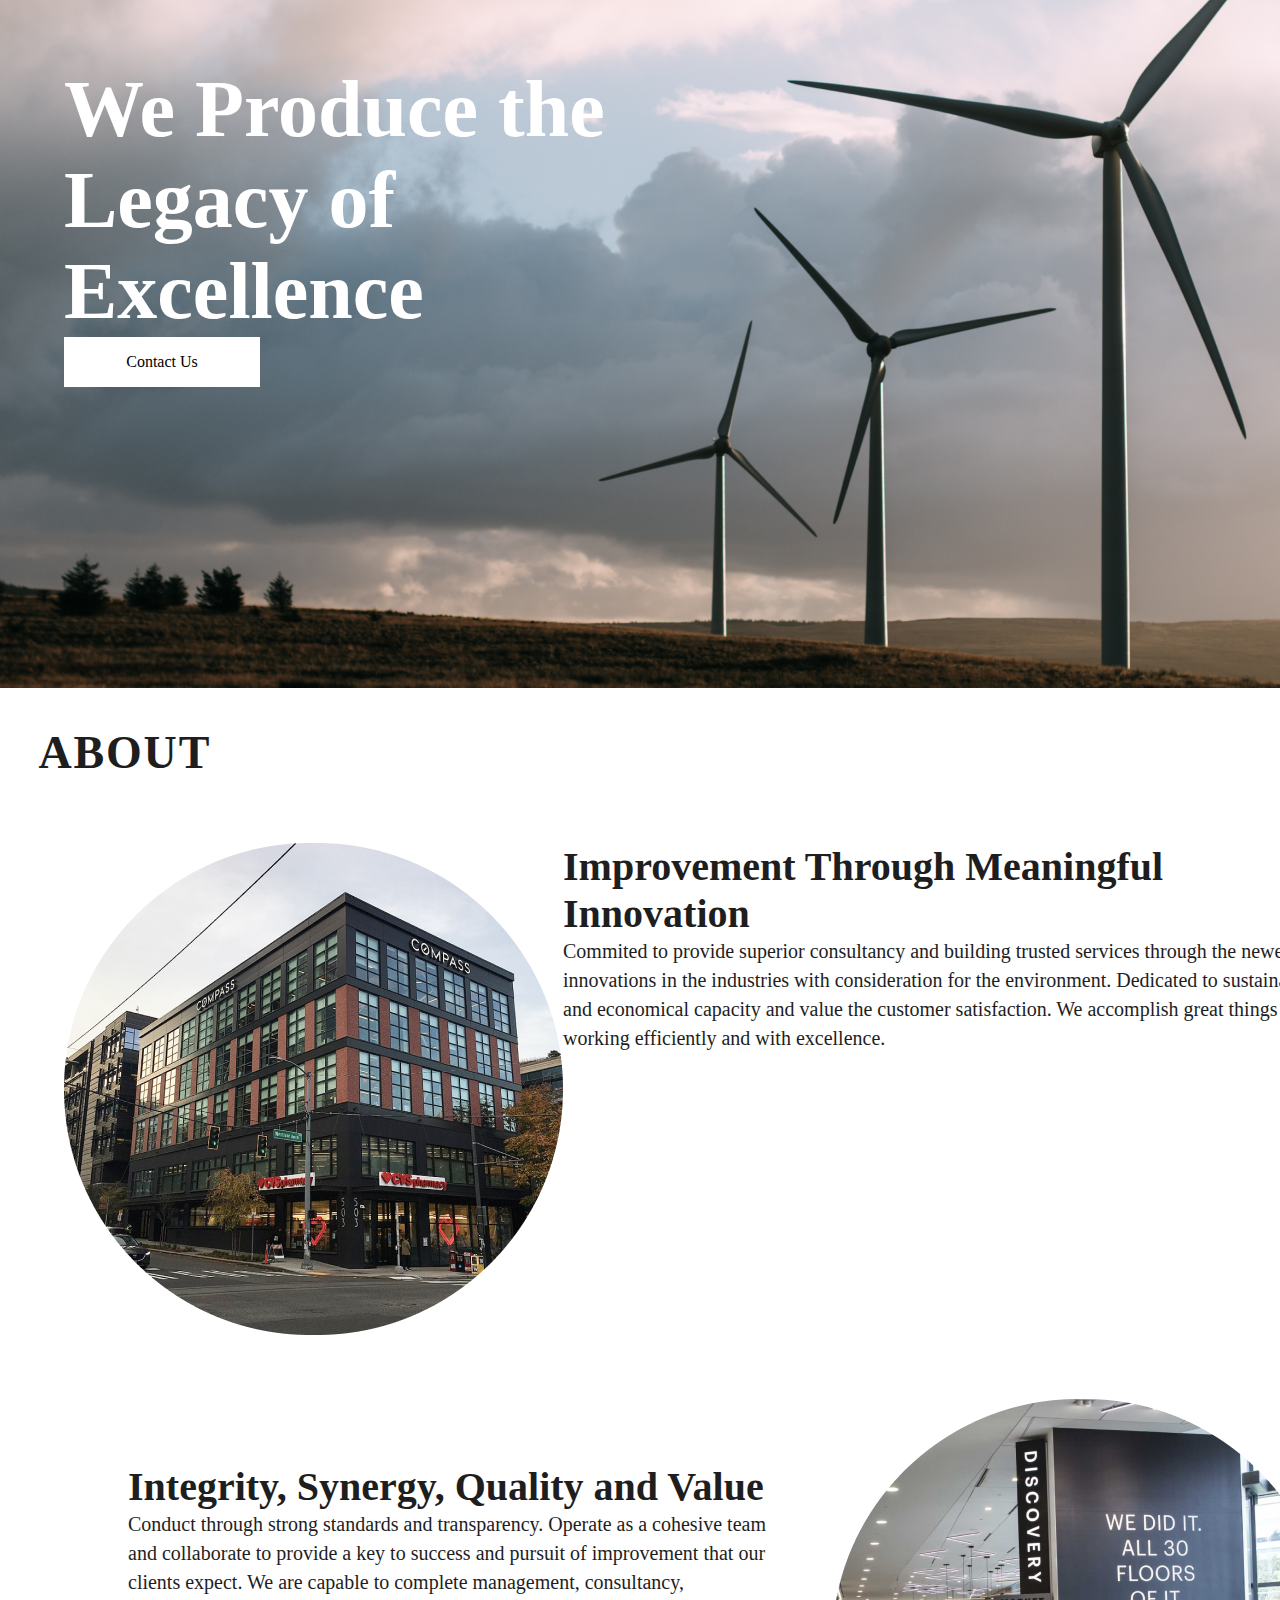
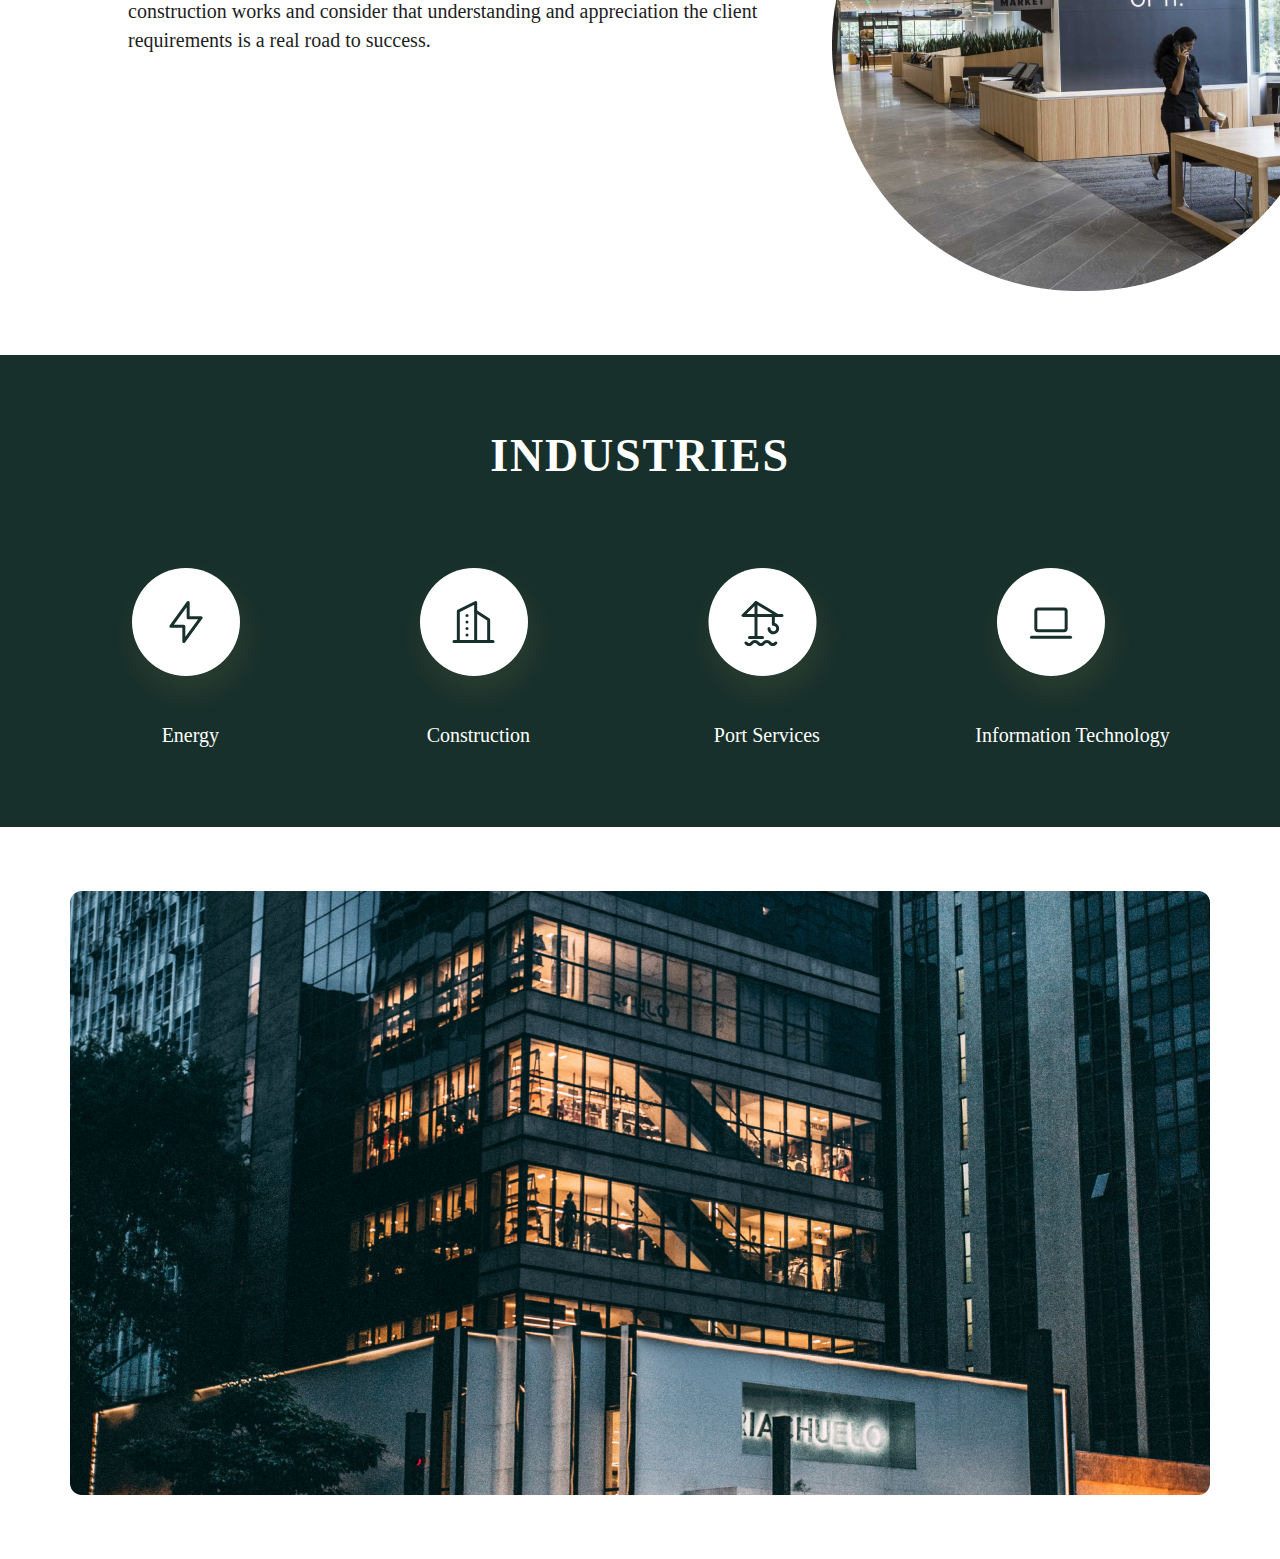
==== TD1/index.html @ c2b2c543 "W3C valide" ====
<!DOCTYPE html>
<html lang="en">
<head>
    <meta charset="UTF-8">
    <meta name="viewport" content="width=device-width, initial-scale=1.0">
    <link rel="stylesheet" href="style.css">
    <title>TD1</title>
</head>
<body>
    <div id="b-page-header">
        <h1>We Produce the<br> Legacy of<br> Excellence</h1>
        <a href="" class="button">Contact Us</a>
    </div>

    <div id="Card">
        <h2>About</h2>
    </div>

    <div class="Card--content">
        <img src="image/Rectangle6.png" alt="Improvement Through Meaningful Innovation">
        <div class="Card card--featured">
            <h3>Improvement Through Meaningful Innovation</h3>
            <p>Commited to provide superior consultancy and building trusted services through the newest innovations in the industries with consideration for the environment. 
                Dedicated to sustainable and economical capacity and value the customer satisfaction. We accomplish great things by working efficiently and with excellence. 
            </p>
        </div>
    </div>

    <div class="Card--content">
        <div class="Card--card--featured">
            <h3>Integrity, Synergy, Quality and Value</h3>
            <p>Conduct through strong standards and transparency. Operate as a cohesive team
                and collaborate to provide a key to success and pursuit of improvement that our clients expect.
                We are capable to complete management, consultancy, construction works and consider that understanding
                and appreciation the client requirements is a real road to success.
            </p>
     </div>
    <img src="image/Rectangle6-1.png" alt="Integrity, Synergy, Quality and Value">
    </div>

    <div id="carousel">
        <h4>Industries</h4>

        <div id="carousel--svg">
            <div class="carousel--svg--feature"><svg width="160" height="160" viewBox="0 0 160 160" fill="none" xmlns="http://www.w3.org/2000/svg">
                <g filter="url(#filter0_d_203_162)">
                <circle cx="76" cy="65" r="54" fill="white"/>
                </g>
                <g clip-path="url(#clip0_203_162)">
                <path d="M78.1667 45.5V60.6667H91.1667L73.8334 84.5V69.3333H60.8334L78.1667 45.5Z" stroke="#18302B" stroke-width="3" stroke-linecap="round" stroke-linejoin="round"/>
                </g>
                <defs>
                <filter id="filter0_d_203_162" x="0" y="0" width="160" height="160" filterUnits="userSpaceOnUse" color-interpolation-filters="sRGB">
                <feFlood flood-opacity="0" result="BackgroundImageFix"/>
                <feColorMatrix in="SourceAlpha" type="matrix" values="0 0 0 0 0 0 0 0 0 0 0 0 0 0 0 0 0 0 127 0" result="hardAlpha"/>
                <feOffset dx="4" dy="15"/>
                <feGaussianBlur stdDeviation="13"/>
                <feComposite in2="hardAlpha" operator="out"/>
                <feColorMatrix type="matrix" values="0 0 0 0 0.686275 0 0 0 0 0.596078 0 0 0 0 0.345098 0 0 0 0.12 0"/>
                <feBlend mode="normal" in2="BackgroundImageFix" result="effect1_dropShadow_203_162"/>
                <feBlend mode="normal" in="SourceGraphic" in2="effect1_dropShadow_203_162" result="shape"/>
                </filter>
                <clipPath id="clip0_203_162">
                <rect width="52" height="52" fill="white" transform="translate(50 39)"/>
                </clipPath>
                </defs>
                </svg>
                <p>Energy</p>
            </div>

            <div class="carousel--svg--feature"><svg width="160" height="160" viewBox="0 0 160 160" fill="none" xmlns="http://www.w3.org/2000/svg">
                <g filter="url(#filter0_d_203_169)">
                <circle cx="76" cy="65" r="54" fill="white"/>
                </g>
                <g clip-path="url(#clip0_203_169)">
                <path d="M56 84.5H95" stroke="#18302B" stroke-width="3" stroke-linecap="round" stroke-linejoin="round"/>
                <path d="M60.3334 84.5V54.1667L77.6667 45.5V84.5" stroke="#18302B" stroke-width="3" stroke-linecap="round" stroke-linejoin="round"/>
                <path d="M90.6666 84.5V62.8333L77.6666 54.1666" stroke="#18302B" stroke-width="3" stroke-linecap="round" stroke-linejoin="round"/>
                <path d="M69 58.5V58.5217" stroke="#18302B" stroke-width="3" stroke-linecap="round" stroke-linejoin="round"/>
                <path d="M69 65V65.0217" stroke="#18302B" stroke-width="3" stroke-linecap="round" stroke-linejoin="round"/>
                <path d="M69 71.5V71.5217" stroke="#18302B" stroke-width="3" stroke-linecap="round" stroke-linejoin="round"/>
                <path d="M69 78V78.0217" stroke="#18302B" stroke-width="3" stroke-linecap="round" stroke-linejoin="round"/>
                </g>
                <defs>
                <filter id="filter0_d_203_169" x="0" y="0" width="160" height="160" filterUnits="userSpaceOnUse" color-interpolation-filters="sRGB">
                <feFlood flood-opacity="0" result="BackgroundImageFix"/>
                <feColorMatrix in="SourceAlpha" type="matrix" values="0 0 0 0 0 0 0 0 0 0 0 0 0 0 0 0 0 0 127 0" result="hardAlpha"/>
                <feOffset dx="4" dy="15"/>
                <feGaussianBlur stdDeviation="13"/>
                <feComposite in2="hardAlpha" operator="out"/>
                <feColorMatrix type="matrix" values="0 0 0 0 0.686275 0 0 0 0 0.596078 0 0 0 0 0.345098 0 0 0 0.12 0"/>
                <feBlend mode="normal" in2="BackgroundImageFix" result="effect1_dropShadow_203_169"/>
                <feBlend mode="normal" in="SourceGraphic" in2="effect1_dropShadow_203_169" result="shape"/>
                </filter>
                <clipPath id="clip0_203_169">
                <rect width="52" height="52" fill="white" transform="translate(49.5 39)"/>
                </clipPath>
                </defs>
                </svg>
                <p>Construction</p>
            </div>

            <div class="carousel--svg--feature"><svg width="161" height="160" viewBox="0 0 161 160" fill="none" xmlns="http://www.w3.org/2000/svg">
                <g filter="url(#filter0_d_203_182)">
                <circle cx="76.5" cy="65" r="54" fill="white"/>
                </g>
                <g clip-path="url(#clip0_203_182)">
                <path d="M63.5 80.4375H76.5" stroke="#18302B" stroke-width="3" stroke-linecap="round" stroke-linejoin="round"/>
                <path d="M70 80.0312V45.5L57 58.5H96" stroke="#18302B" stroke-width="3" stroke-linecap="round" stroke-linejoin="round"/>
                <path d="M70 45.5L91.6667 58.5" stroke="#18302B" stroke-width="3" stroke-linecap="round" stroke-linejoin="round"/>
                <path d="M87.3333 58.5V67.1667C88.1904 67.1667 89.0282 67.4208 89.7408 67.897C90.4534 68.3731 91.0088 69.0499 91.3368 69.8417C91.6648 70.6335 91.7506 71.5048 91.5834 72.3454C91.4162 73.186 91.0035 73.9581 90.3975 74.5641C89.7914 75.1702 89.0193 75.5829 88.1787 75.7501C87.3381 75.9173 86.4669 75.8315 85.675 75.5035C84.8832 75.1755 84.2065 74.6201 83.7303 73.9075C83.2541 73.1949 83 72.3571 83 71.5" stroke="#18302B" stroke-width="3" stroke-linecap="round" stroke-linejoin="round"/>
                <g clip-path="url(#clip1_203_182)">
                <path d="M59.979 85.9904C60.3174 86.4618 60.7655 86.8438 61.2845 87.1033C61.8036 87.3628 62.378 87.4921 62.9582 87.48C63.5384 87.4921 64.1128 87.3628 64.6318 87.1033C65.1509 86.8438 65.5989 86.4618 65.9373 85.9904C66.2757 85.5189 66.7238 85.1369 67.2428 84.8774C67.7619 84.6179 68.3363 84.4886 68.9165 84.5008C69.4967 84.4886 70.0711 84.6179 70.5902 84.8774C71.1092 85.1369 71.5573 85.5189 71.8957 85.9904C72.2341 86.4618 72.6821 86.8438 73.2012 87.1033C73.7202 87.3628 74.2947 87.4921 74.8748 87.48C75.455 87.4921 76.0294 87.3628 76.5485 87.1033C77.0675 86.8438 77.5156 86.4618 77.854 85.9904C78.1924 85.5189 78.6405 85.1369 79.1595 84.8774C79.6786 84.6179 80.253 84.4886 80.8332 84.5008C81.4134 84.4886 81.9878 84.6179 82.5068 84.8774C83.0259 85.1369 83.4739 85.5189 83.8123 85.9904C84.1507 86.4618 84.5988 86.8438 85.1178 87.1033C85.6369 87.3628 86.2113 87.4921 86.7915 87.48C87.3717 87.4921 87.9461 87.3628 88.4652 87.1033C88.9842 86.8438 89.4323 86.4618 89.7707 85.9904" stroke="#18302B" stroke-width="3" stroke-linecap="round" stroke-linejoin="round"/>
                </g>
                </g>
                <defs>
                <filter id="filter0_d_203_182" x="0.5" y="0" width="160" height="160" filterUnits="userSpaceOnUse" color-interpolation-filters="sRGB">
                <feFlood flood-opacity="0" result="BackgroundImageFix"/>
                <feColorMatrix in="SourceAlpha" type="matrix" values="0 0 0 0 0 0 0 0 0 0 0 0 0 0 0 0 0 0 127 0" result="hardAlpha"/>
                <feOffset dx="4" dy="15"/>
                <feGaussianBlur stdDeviation="13"/>
                <feComposite in2="hardAlpha" operator="out"/>
                <feColorMatrix type="matrix" values="0 0 0 0 0.686275 0 0 0 0 0.596078 0 0 0 0 0.345098 0 0 0 0.12 0"/>
                <feBlend mode="normal" in2="BackgroundImageFix" result="effect1_dropShadow_203_182"/>
                <feBlend mode="normal" in="SourceGraphic" in2="effect1_dropShadow_203_182" result="shape"/>
                </filter>
                <clipPath id="clip0_203_182">
                <rect width="52" height="52" fill="white" transform="translate(50.5 39)"/>
                </clipPath>
                <clipPath id="clip1_203_182">
                <rect width="35.75" height="35.75" fill="white" transform="translate(57 65)"/>
                </clipPath>
                </defs>
                </svg>
                <p>Port Services</p>
            </div>

            <div class="carousel--svg--feature"><svg width="160" height="160" viewBox="0 0 160 160" fill="none" xmlns="http://www.w3.org/2000/svg">
                <g filter="url(#filter0_d_203_195)">
                <circle cx="76" cy="65" r="54" fill="white"/>
                </g>
                <g clip-path="url(#clip0_203_195)">
                <path d="M56.5 80.1666H95.5" stroke="#18302B" stroke-width="3" stroke-linecap="round" stroke-linejoin="round"/>
                <path d="M89 52H63C61.8034 52 60.8334 52.97 60.8334 54.1667V71.5C60.8334 72.6966 61.8034 73.6667 63 73.6667H89C90.1967 73.6667 91.1667 72.6966 91.1667 71.5V54.1667C91.1667 52.97 90.1967 52 89 52Z" stroke="#18302B" stroke-width="3" stroke-linecap="round" stroke-linejoin="round"/>
                </g>
                <defs>
                <filter id="filter0_d_203_195" x="0" y="0" width="160" height="160" filterUnits="userSpaceOnUse" color-interpolation-filters="sRGB">
                <feFlood flood-opacity="0" result="BackgroundImageFix"/>
                <feColorMatrix in="SourceAlpha" type="matrix" values="0 0 0 0 0 0 0 0 0 0 0 0 0 0 0 0 0 0 127 0" result="hardAlpha"/>
                <feOffset dx="4" dy="15"/>
                <feGaussianBlur stdDeviation="13"/>
                <feComposite in2="hardAlpha" operator="out"/>
                <feColorMatrix type="matrix" values="0 0 0 0 0.686275 0 0 0 0 0.596078 0 0 0 0 0.345098 0 0 0 0.12 0"/>
                <feBlend mode="normal" in2="BackgroundImageFix" result="effect1_dropShadow_203_195"/>
                <feBlend mode="normal" in="SourceGraphic" in2="effect1_dropShadow_203_195" result="shape"/>
                </filter>
                <clipPath id="clip0_203_195">
                <rect width="52" height="52" fill="white" transform="translate(50 39)"/>
                </clipPath>
                </defs>
                </svg>
                <p>Information Technology</p>
            </div>
        </div>
    </div>

    <div id="card2--image">
        <img src="image/Rectangle12.png" alt="iframe youtube">
    </div>

</body>
</html>
---- TD1/style.css ----
*{
    padding: 0;
    margin: 0;
}
h1{
color: #FFF;
font-family: Playfair Display;
font-size: 80px;
padding-left: 5%;
padding-top: 5%;
}
.button{
    background-color: #FFF;
    color: black;
    text-decoration: none;
    display: flex;
    width: 164px;
    padding: 16px;
    justify-content: center;
    align-items: center;
    gap: 10px;
    margin-left: 5%;

}
h2{
    color: #1E1E1E;
font-family: Rubik;
font-size: 46px;
font-style: normal;
letter-spacing: 1.84px;
text-transform: uppercase;
}
h3{
    color: #1E1E1E;
    font-family: Rubik;
    font-size: 40px;
    font-style: normal;
}
#Card{
    margin: 3%;
}
h4{
    color: #FFF;
    text-align: center;
    font-family: Rubik;
    font-size: 46px;
    font-style: normal;
    line-height: 104.348%;
    letter-spacing: 1.84px;
    text-transform: uppercase;
    padding: 6%;
}
p{
    color: #1E1E1E;
    font-family: Quicksand;
    font-size: 20px;
    font-style: normal;
    font-weight: 500;
    line-height: 29px; /* 145% */
}
#carousel, #carousel p{
    background: #18302B;
    color: #FFF;
}

#b-page-header{
    background-image: url("image/Rectangle13.png");
    background-repeat: no-repeat;
    background-size: cover;
    width: 100%;
    height: 688px;
}
.Card--content{
    display: flex;
    width: 100%;
    margin: 5%;
}
.Card--card--featured{
    width: 50%;
  padding: 5%;
}
#carousel--svg{
    display: flex;
  justify-content: center;
  gap: 10%;
  padding-bottom: 6%;
}
.carousel--svg--feature p{
    display: flex;
  justify-content: center;
}

#card2--image{
 /*mettre l'image au centre de la div*/
 display: flex;
 justify-content: center;
 margin: 5%;
}
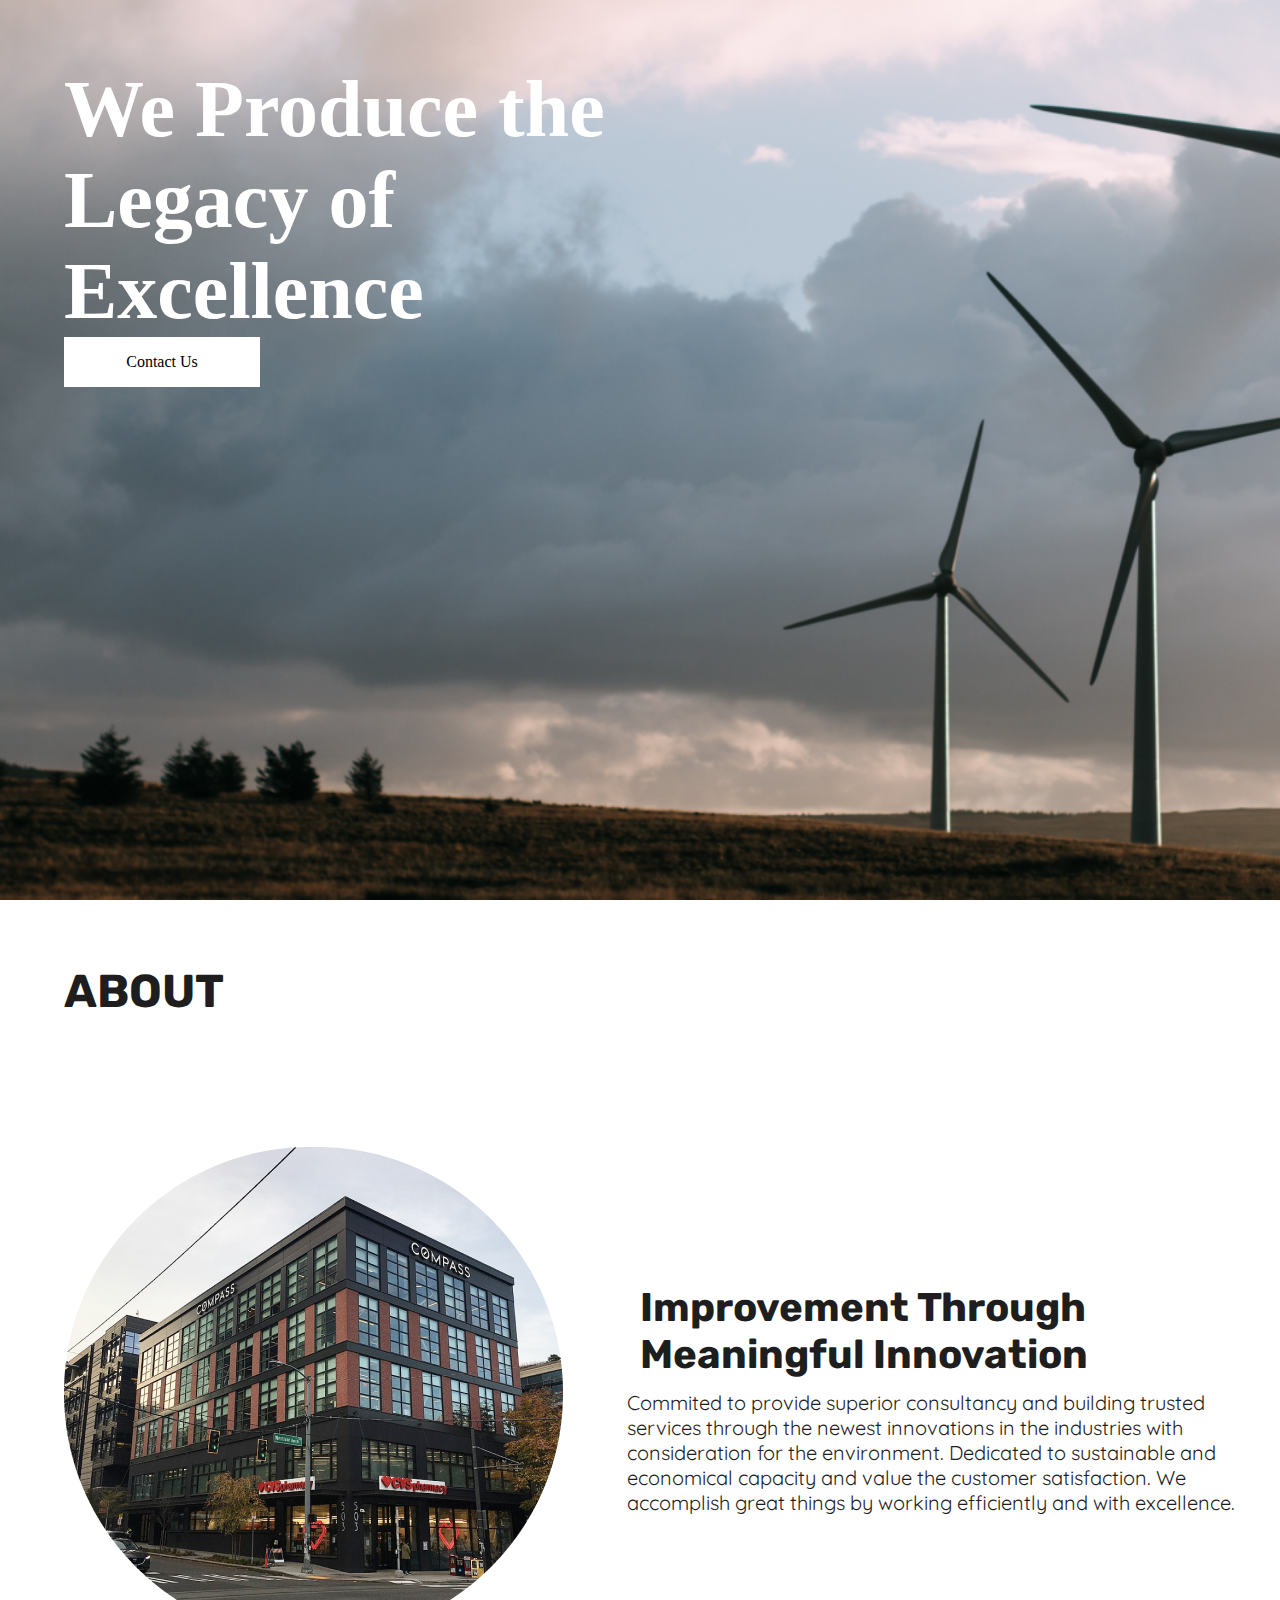
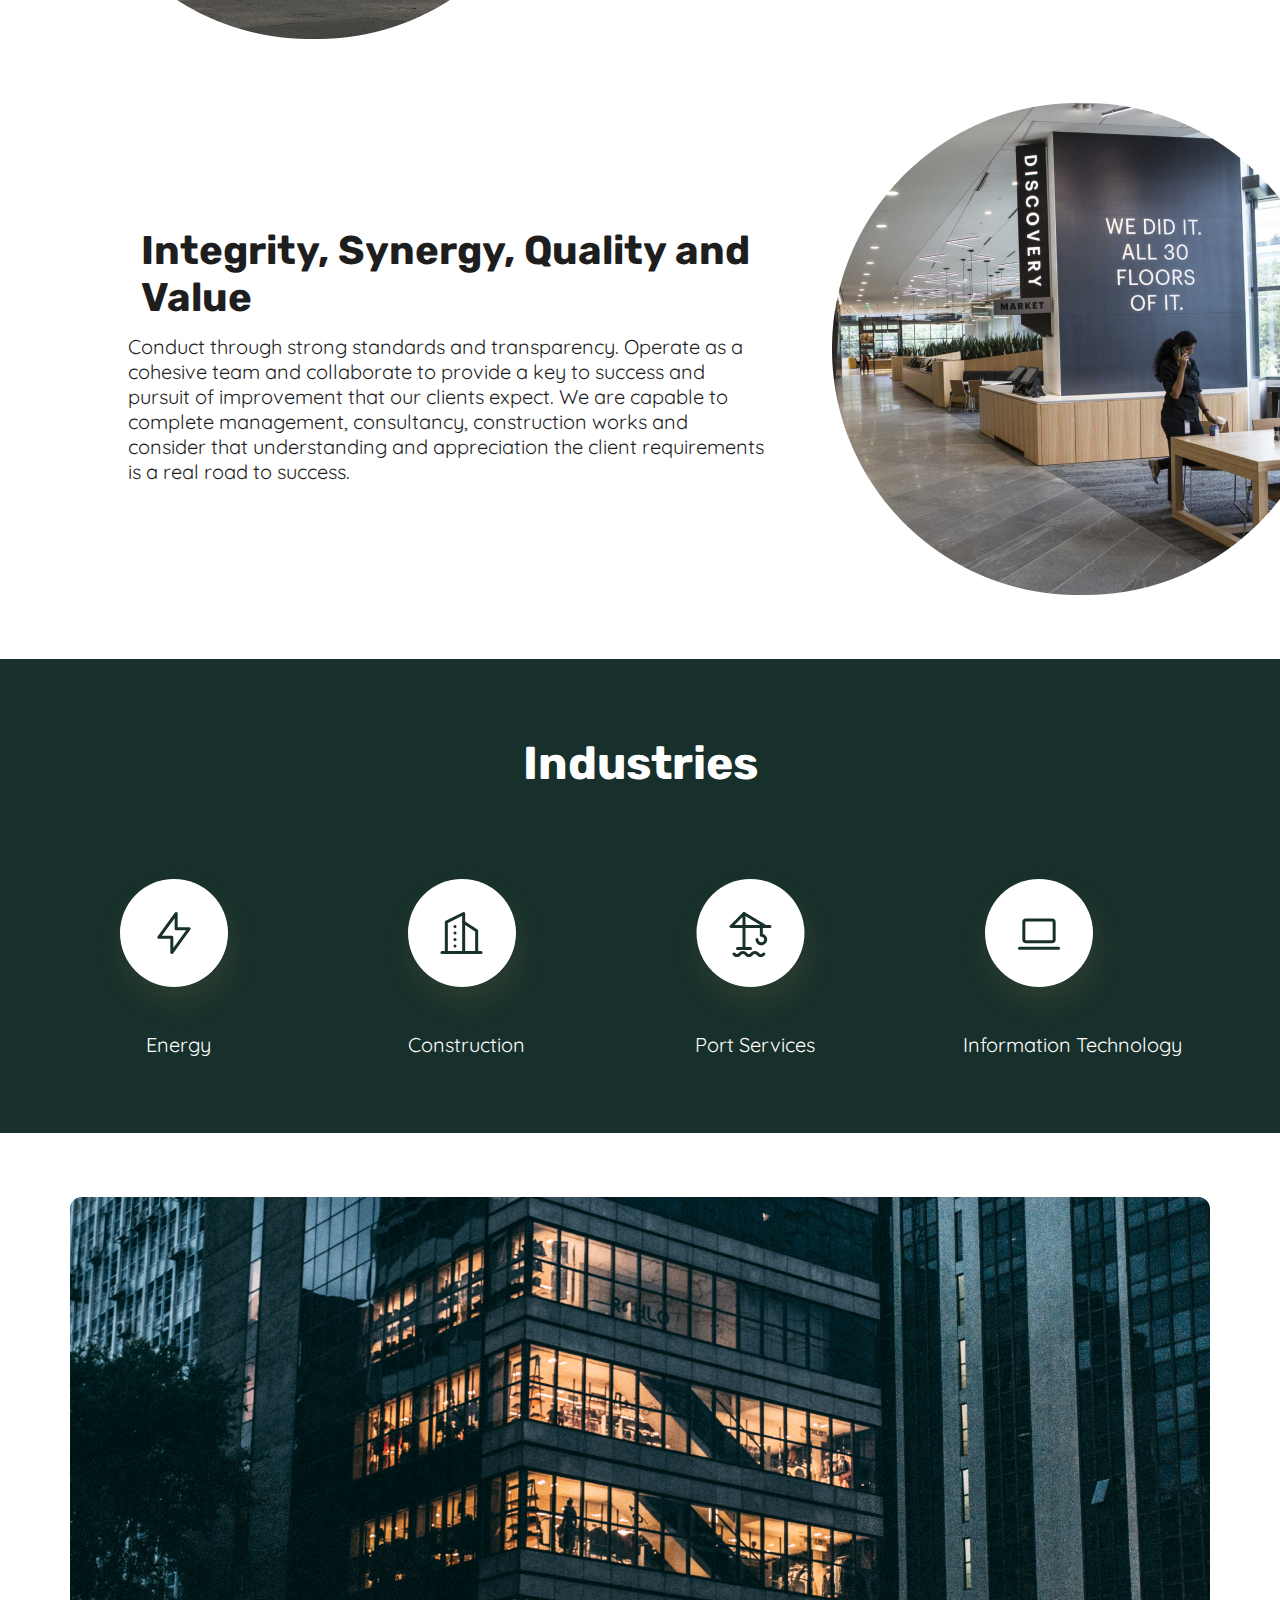
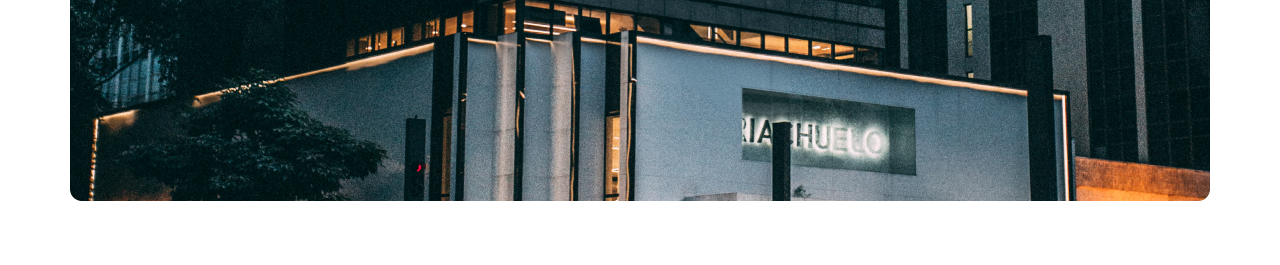
==== commit 35637c23: "remis en Scss" ====
--- a/TD1/index.html
+++ b/TD1/index.html
@@ -8,38 +8,37 @@
 </head>
 <body>
     <div id="b-page-header">
-        <h1>We Produce the<br> Legacy of<br> Excellence</h1>
+        <h1 class="b-page-header__heading">We Produce the<br> Legacy of<br> Excellence</h1>
         <a href="" class="button">Contact Us</a>
     </div>
 
-    <div id="Card">
-        <h2>About</h2>
-    </div>
+    <div id="card">
+        <h2 class="card__heading">About</h2>
 
-    <div class="Card--content">
-        <img src="image/Rectangle6.png" alt="Improvement Through Meaningful Innovation">
-        <div class="Card card--featured">
-            <h3>Improvement Through Meaningful Innovation</h3>
-            <p>Commited to provide superior consultancy and building trusted services through the newest innovations in the industries with consideration for the environment. 
-                Dedicated to sustainable and economical capacity and value the customer satisfaction. We accomplish great things by working efficiently and with excellence. 
-            </p>
+        <div class="card__content">
+            <img src="image/Rectangle6.png" alt="Improvement Through Meaningful Innovation">
+            <div class="card__featured">
+                <h3 class="card__featured-heading">Improvement Through Meaningful Innovation</h3>
+                <p class="card__featured-text">Commited to provide superior consultancy and building trusted services through the newest innovations in the industries with consideration for the environment. 
+                    Dedicated to sustainable and economical capacity and value the customer satisfaction. We accomplish great things by working efficiently and with excellence. 
+                </p>
+            </div>
         </div>
-    </div>
-
-    <div class="Card--content">
-        <div class="Card--card--featured">
-            <h3>Integrity, Synergy, Quality and Value</h3>
-            <p>Conduct through strong standards and transparency. Operate as a cohesive team
-                and collaborate to provide a key to success and pursuit of improvement that our clients expect.
-                We are capable to complete management, consultancy, construction works and consider that understanding
-                and appreciation the client requirements is a real road to success.
-            </p>
-     </div>
-    <img src="image/Rectangle6-1.png" alt="Integrity, Synergy, Quality and Value">
+   
+        <div class="card__content">
+            <div class="card__featured">
+                <h3  class="card__featured-heading"s>Integrity, Synergy, Quality and Value</h3>
+                <p class="card__featured-text">Conduct through strong standards and transparency. Operate as a cohesive team
+                    and collaborate to provide a key to success and pursuit of improvement that our clients expect.
+                    We are capable to complete management, consultancy, construction works and consider that understanding
+                    and appreciation the client requirements is a real road to success.
+                </p>
+        </div>
+        <img src="image/Rectangle6-1.png" alt="Integrity, Synergy, Quality and Value">
     </div>
 
     <div id="carousel">
-        <h4>Industries</h4>
+        <h4 class="carousel__heading">Industries</h4>
 
         <div id="carousel--svg">
             <div class="carousel--svg--feature"><svg width="160" height="160" viewBox="0 0 160 160" fill="none" xmlns="http://www.w3.org/2000/svg">
@@ -164,7 +163,7 @@
         </div>
     </div>
 
-    <div id="card2--image">
+    <div id="card2">
         <img src="image/Rectangle12.png" alt="iframe youtube">
     </div>
 
--- a/TD1/style.css
+++ b/TD1/style.css
@@ -1,98 +1,94 @@
-*{
-    padding: 0;
-    margin: 0;
-}
-h1{
-color: #FFF;
-font-family: Playfair Display;
-font-size: 80px;
-padding-left: 5%;
-padding-top: 5%;
-}
-.button{
-    background-color: #FFF;
-    color: black;
-    text-decoration: none;
-    display: flex;
-    width: 164px;
-    padding: 16px;
-    justify-content: center;
-    align-items: center;
-    gap: 10px;
-    margin-left: 5%;
-
-}
-h2{
-    color: #1E1E1E;
-font-family: Rubik;
-font-size: 46px;
-font-style: normal;
-letter-spacing: 1.84px;
-text-transform: uppercase;
-}
-h3{
-    color: #1E1E1E;
-    font-family: Rubik;
-    font-size: 40px;
-    font-style: normal;
-}
-#Card{
-    margin: 3%;
-}
-h4{
-    color: #FFF;
-    text-align: center;
-    font-family: Rubik;
-    font-size: 46px;
-    font-style: normal;
-    line-height: 104.348%;
-    letter-spacing: 1.84px;
-    text-transform: uppercase;
-    padding: 6%;
-}
-p{
-    color: #1E1E1E;
-    font-family: Quicksand;
-    font-size: 20px;
-    font-style: normal;
-    font-weight: 500;
-    line-height: 29px; /* 145% */
-}
-#carousel, #carousel p{
-    background: #18302B;
-    color: #FFF;
+@import url("https://fonts.googleapis.com/css2?family=Lato&family=Mochiy+Pop+One&family=Rubik&display=swap");
+@import url("https://fonts.googleapis.com/css2?family=Quicksand&display=swap");
+* {
+  padding: 0;
+  margin: 0;
 }
 
-#b-page-header{
-    background-image: url("image/Rectangle13.png");
-    background-repeat: no-repeat;
-    background-size: cover;
-    width: 100%;
-    height: 688px;
+#b-page-header {
+  background-image: url("image/Rectangle13.png");
+  background-repeat: no-repeat;
+  background-size: cover;
+  width: 100%;
+  height: 100vh;
 }
-.Card--content{
-    display: flex;
-    width: 100%;
-    margin: 5%;
+#b-page-header h1 {
+  color: #FFF;
+  font-family: Playfair Display;
+  font-size: 80px;
+  padding-left: 5%;
+  padding-top: 5%;
 }
-.Card--card--featured{
-    width: 50%;
+#b-page-header .button {
+  background-color: #FFF;
+  color: black;
+  text-decoration: none;
+  display: flex;
+  width: 164px;
+  padding: 16px;
+  justify-content: center;
+  align-items: center;
+  gap: 10px;
+  margin-left: 5%;
+}
+
+#card p {
+  font-family: Quicksand;
+  font-size: 20px;
+  color: #1E1E1E;
+}
+#card h2 {
+  font-family: Rubik;
+  font-size: 46px;
+  color: #1E1E1E;
+  text-transform: uppercase;
   padding: 5%;
 }
-#carousel--svg{
-    display: flex;
+#card .card__content {
+  display: flex;
+  width: 100%;
+  margin: 5%;
+  align-items: center;
+}
+#card .card__content h3 {
+  font-family: Rubik;
+  font-size: 40px;
+  color: #1E1E1E;
+  padding: 2%;
+}
+#card .card__content .card__featured {
+  width: 50%;
+  padding: 5%;
+}
+
+#carousel {
+  background: #18302B;
+}
+#carousel h4 {
+  font-family: Rubik;
+  font-size: 46px;
+  color: #fff;
+  text-align: center;
+  padding: 6%;
+}
+#carousel p {
+  font-family: Quicksand;
+  font-size: 20px;
+  color: #fff;
+}
+#carousel #carousel--svg {
+  display: flex;
   justify-content: center;
   gap: 10%;
   padding-bottom: 6%;
 }
-.carousel--svg--feature p{
-    display: flex;
+#carousel .carousel--svg--feature p {
+  display: flex;
   justify-content: center;
 }
 
-#card2--image{
- /*mettre l'image au centre de la div*/
- display: flex;
- justify-content: center;
- margin: 5%;
-}+#card2 {
+  display: flex;
+  justify-content: center;
+  margin: 5%;
+}/*# sourceMappingURL=style.css.map */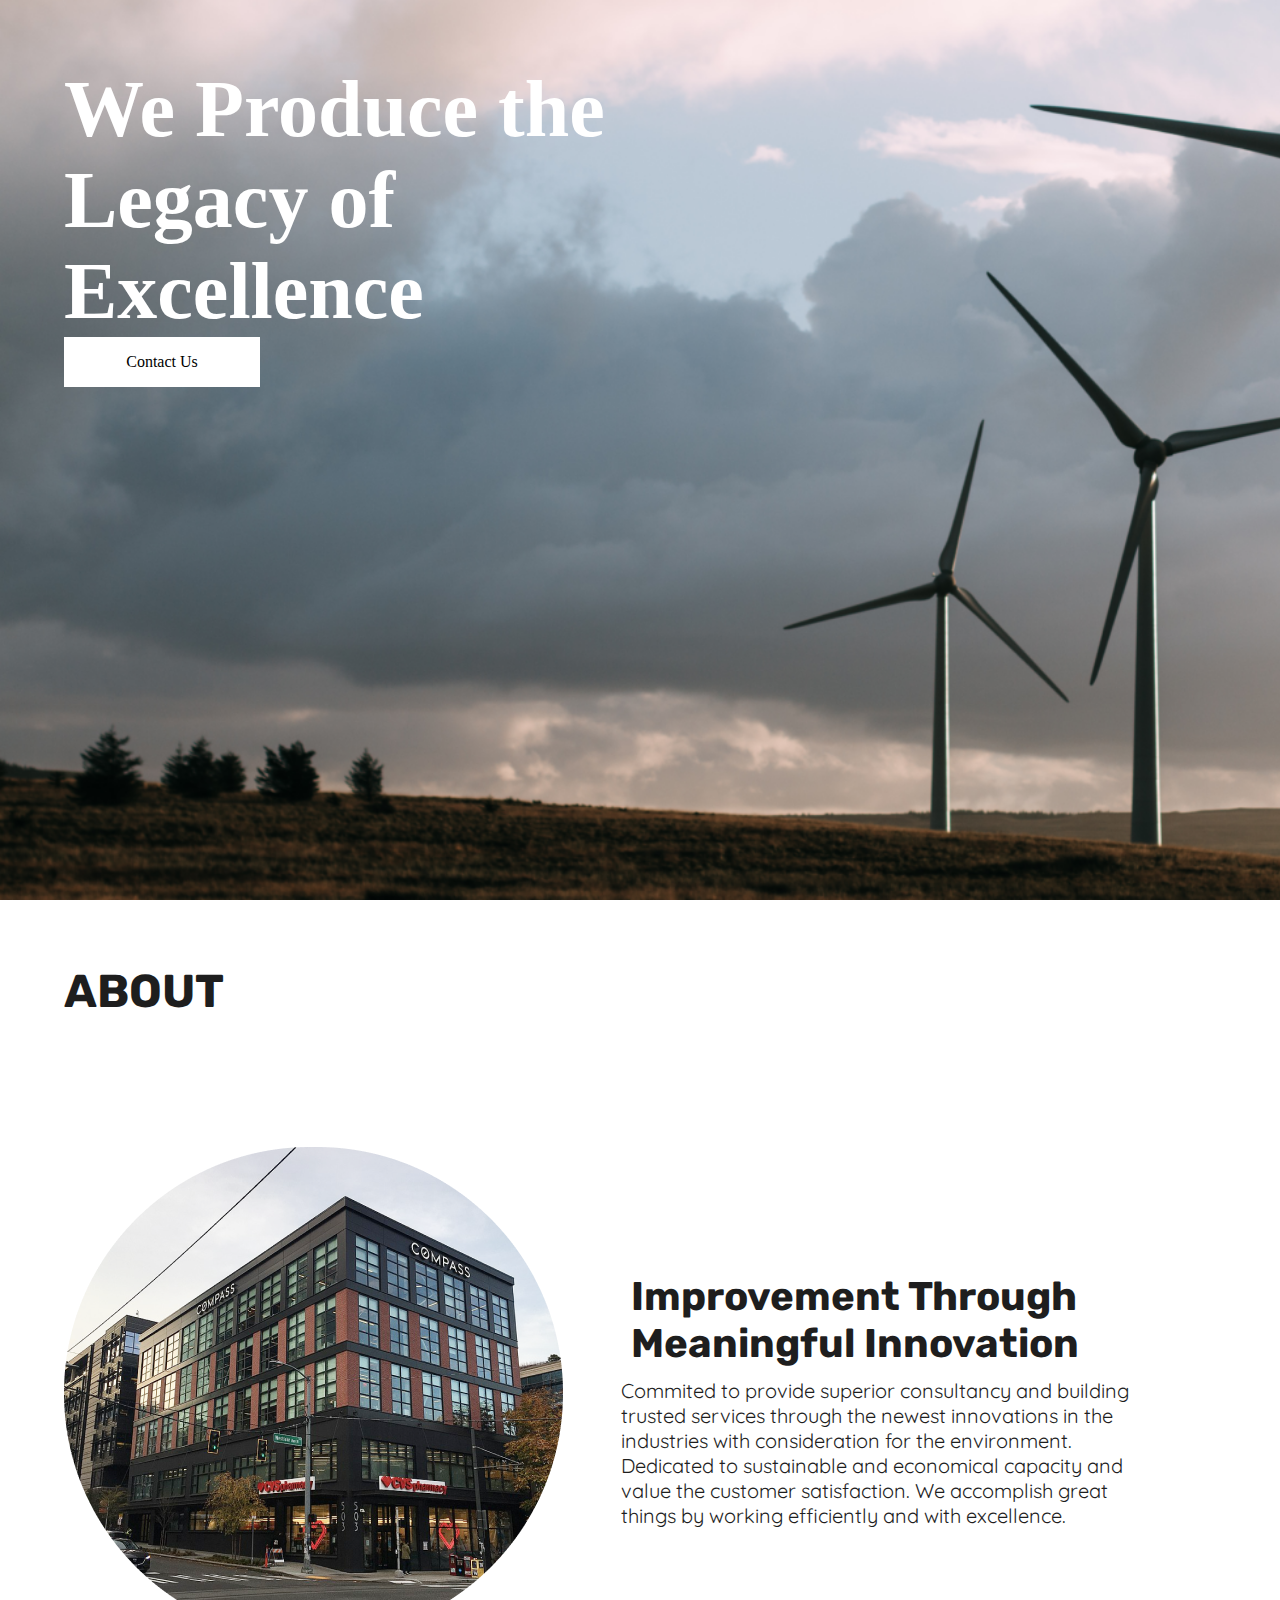
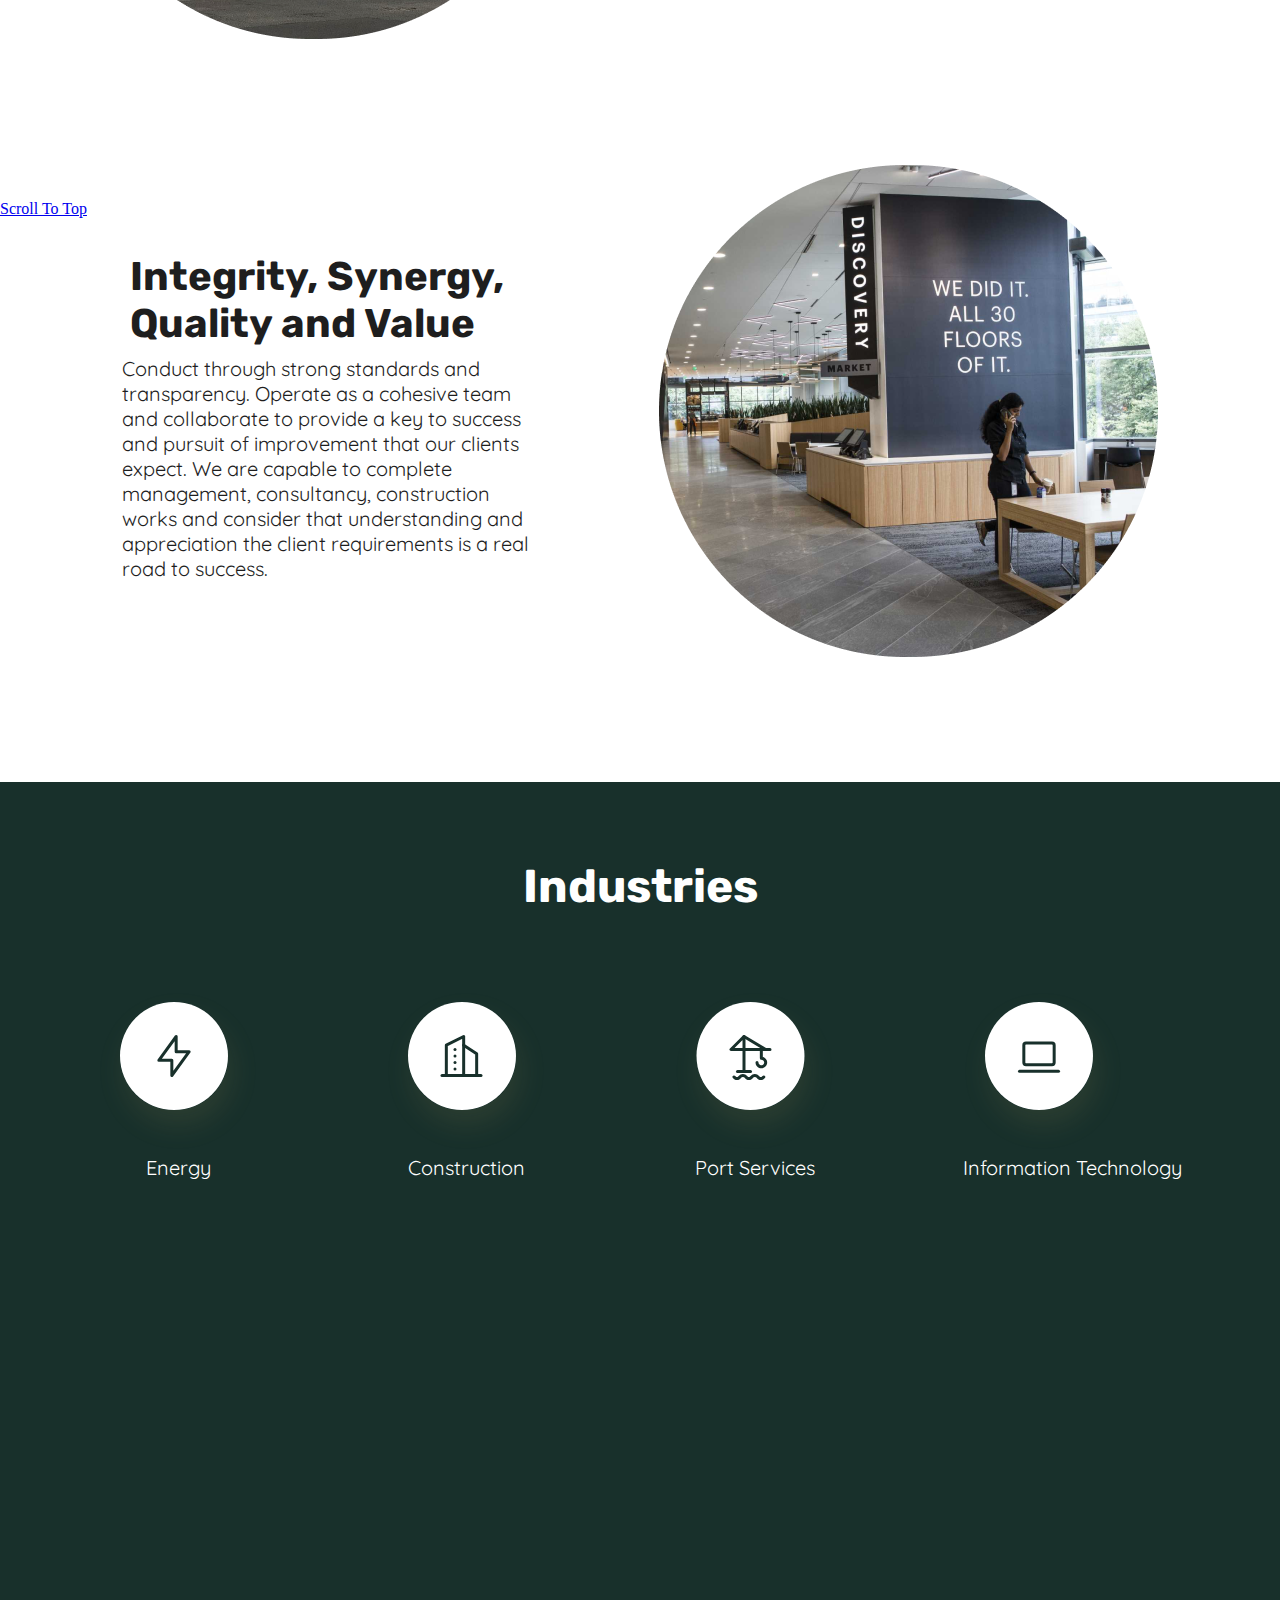
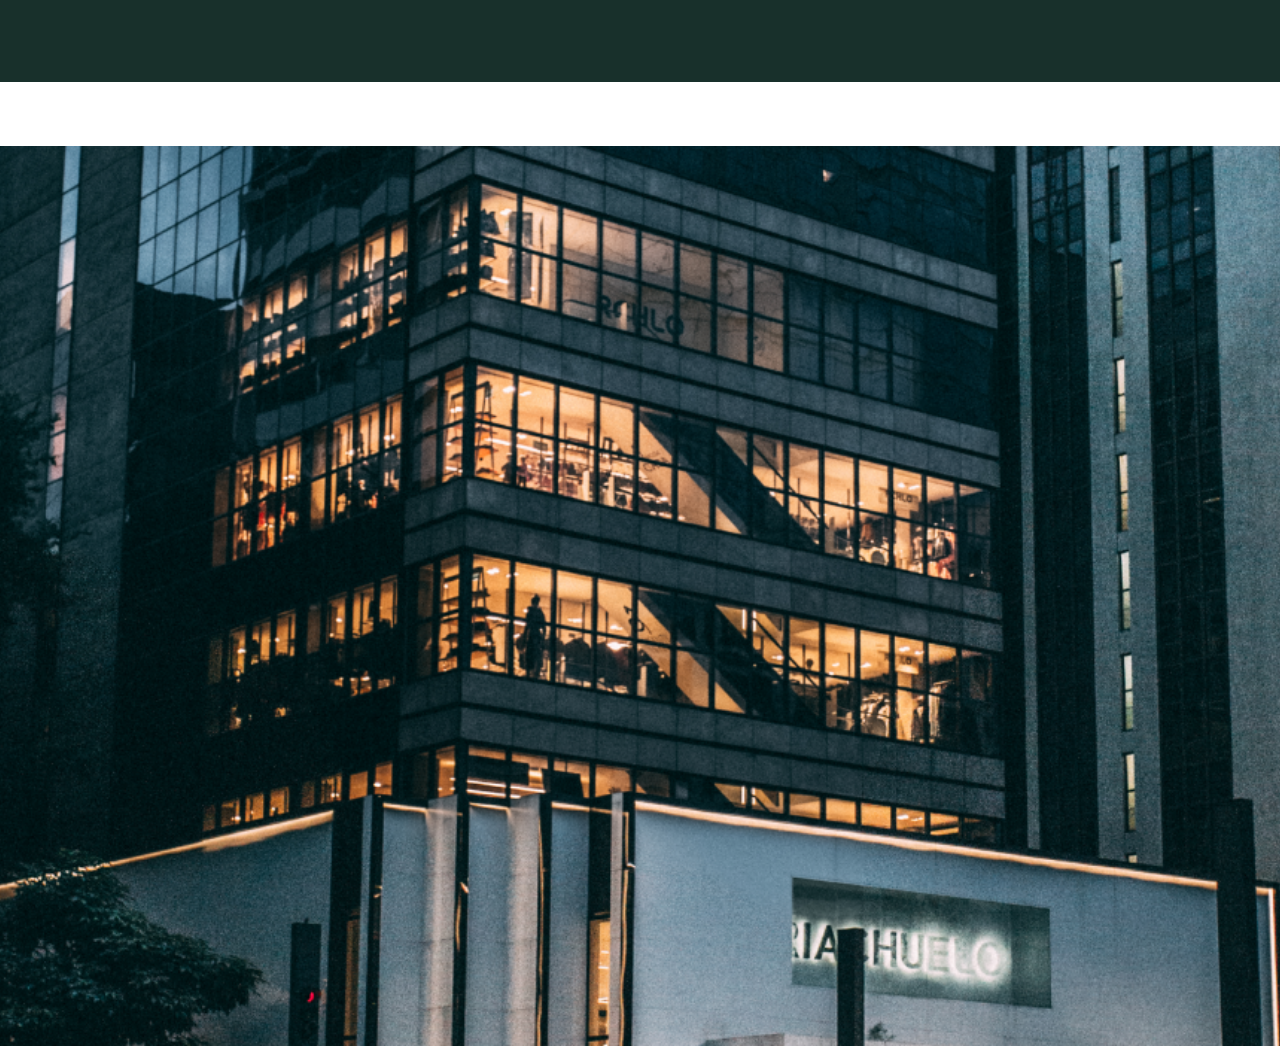
==== commit 8046fc95: "nus" ====
--- a/TD1/index.html
+++ b/TD1/index.html
@@ -11,12 +11,14 @@
         <h1 class="b-page-header__heading">We Produce the<br> Legacy of<br> Excellence</h1>
         <a href="" class="button">Contact Us</a>
     </div>
+    <div id="card">
 
-    <div id="card">
         <h2 class="card__heading">About</h2>
 
         <div class="card__content">
-            <img src="image/Rectangle6.png" alt="Improvement Through Meaningful Innovation">
+            <div class="about_image">
+                <img src="image/Rectangle6.png" alt="Improvement Through Meaningful Innovation">
+            </div>
             <div class="card__featured">
                 <h3 class="card__featured-heading">Improvement Through Meaningful Innovation</h3>
                 <p class="card__featured-text">Commited to provide superior consultancy and building trusted services through the newest innovations in the industries with consideration for the environment. 
@@ -27,21 +29,25 @@
    
         <div class="card__content">
             <div class="card__featured">
-                <h3  class="card__featured-heading"s>Integrity, Synergy, Quality and Value</h3>
+                <h3  class="card__featured-heading">Integrity, Synergy, Quality and Value</h3>
                 <p class="card__featured-text">Conduct through strong standards and transparency. Operate as a cohesive team
                     and collaborate to provide a key to success and pursuit of improvement that our clients expect.
                     We are capable to complete management, consultancy, construction works and consider that understanding
                     and appreciation the client requirements is a real road to success.
                 </p>
         </div>
-        <img src="image/Rectangle6-1.png" alt="Integrity, Synergy, Quality and Value">
+        <div class="card__content">
+            <div class="about_image">
+                <img src="image/Rectangle6-1.png" alt="Integrity, Synergy, Quality and Value">
+            </div>
+        </div>
     </div>
 
     <div id="carousel">
         <h4 class="carousel__heading">Industries</h4>
 
         <div id="carousel--svg">
-            <div class="carousel--svg--feature"><svg width="160" height="160" viewBox="0 0 160 160" fill="none" xmlns="http://www.w3.org/2000/svg">
+            <div class="carousel--svg--feature"><svg class="rotate-on-hover" width="160" height="160" viewBox="0 0 160 160" fill="none" xmlns="http://www.w3.org/2000/svg">
                 <g filter="url(#filter0_d_203_162)">
                 <circle cx="76" cy="65" r="54" fill="white"/>
                 </g>
@@ -67,7 +73,7 @@
                 <p>Energy</p>
             </div>
 
-            <div class="carousel--svg--feature"><svg width="160" height="160" viewBox="0 0 160 160" fill="none" xmlns="http://www.w3.org/2000/svg">
+            <div class="carousel--svg--feature"><svg class="rotate-on-hover" width="160" height="160" viewBox="0 0 160 160" fill="none" xmlns="http://www.w3.org/2000/svg">
                 <g filter="url(#filter0_d_203_169)">
                 <circle cx="76" cy="65" r="54" fill="white"/>
                 </g>
@@ -99,7 +105,7 @@
                 <p>Construction</p>
             </div>
 
-            <div class="carousel--svg--feature"><svg width="161" height="160" viewBox="0 0 161 160" fill="none" xmlns="http://www.w3.org/2000/svg">
+            <div class="carousel--svg--feature"><svg class="rotate-on-hover" width="161" height="160" viewBox="0 0 161 160" fill="none" xmlns="http://www.w3.org/2000/svg">
                 <g filter="url(#filter0_d_203_182)">
                 <circle cx="76.5" cy="65" r="54" fill="white"/>
                 </g>
@@ -134,7 +140,7 @@
                 <p>Port Services</p>
             </div>
 
-            <div class="carousel--svg--feature"><svg width="160" height="160" viewBox="0 0 160 160" fill="none" xmlns="http://www.w3.org/2000/svg">
+            <div class="carousel--svg--feature"><svg class="rotate-on-hover" width="160" height="160" viewBox="0 0 160 160" fill="none" xmlns="http://www.w3.org/2000/svg">
                 <g filter="url(#filter0_d_203_195)">
                 <circle cx="76" cy="65" r="54" fill="white"/>
                 </g>
@@ -166,6 +172,10 @@
     <div id="card2">
         <img src="image/Rectangle12.png" alt="iframe youtube">
     </div>
-
+    </div>
+    <div class="scroll-container">
+        <a href="#top">Scroll To Top</a>
+     </div>
+     
 </body>
 </html>--- a/TD1/style.css
+++ b/TD1/style.css
@@ -3,6 +3,11 @@
 * {
   padding: 0;
   margin: 0;
+  scroll-behavior: smooth;
+}
+
+body {
+  position: relative;
 }
 
 #b-page-header {
@@ -32,6 +37,9 @@
   margin-left: 5%;
 }
 
+#card {
+  height: 100vh;
+}
 #card p {
   font-family: Quicksand;
   font-size: 20px;
@@ -46,7 +54,6 @@
 }
 #card .card__content {
   display: flex;
-  width: 100%;
   margin: 5%;
   align-items: center;
 }
@@ -60,8 +67,13 @@
   width: 50%;
   padding: 5%;
 }
+#card .card__content .about_image:hover {
+  transition: transform 0.3s ease;
+  transform: scale(1.2); /* Zoom au survol (120% de la taille d'origine) */
+}
 
 #carousel {
+  height: 100vh;
   background: #18302B;
 }
 #carousel h4 {
@@ -86,9 +98,36 @@
   display: flex;
   justify-content: center;
 }
+#carousel .rotate-on-hover:hover {
+  animation: spin 2s linear infinite;
+}
+@keyframes spin {
+  0% {
+    transform: rotate(0deg);
+  }
+  100% {
+    transform: rotate(360deg);
+  }
+}
 
 #card2 {
+  height: 100vh;
   display: flex;
   justify-content: center;
   margin: 5%;
+}
+
+.scroll-container .scroll-container:before {
+  content: "";
+  display: block;
+  height: 100vh;
+  pointer-events: none;
+}
+.scroll-container .scroll-container a {
+  position: sticky;
+  cursor: pointer;
+  font-size: 20px;
+}
+.scroll-container .scroll-container a:hover {
+  color: #fff;
 }/*# sourceMappingURL=style.css.map */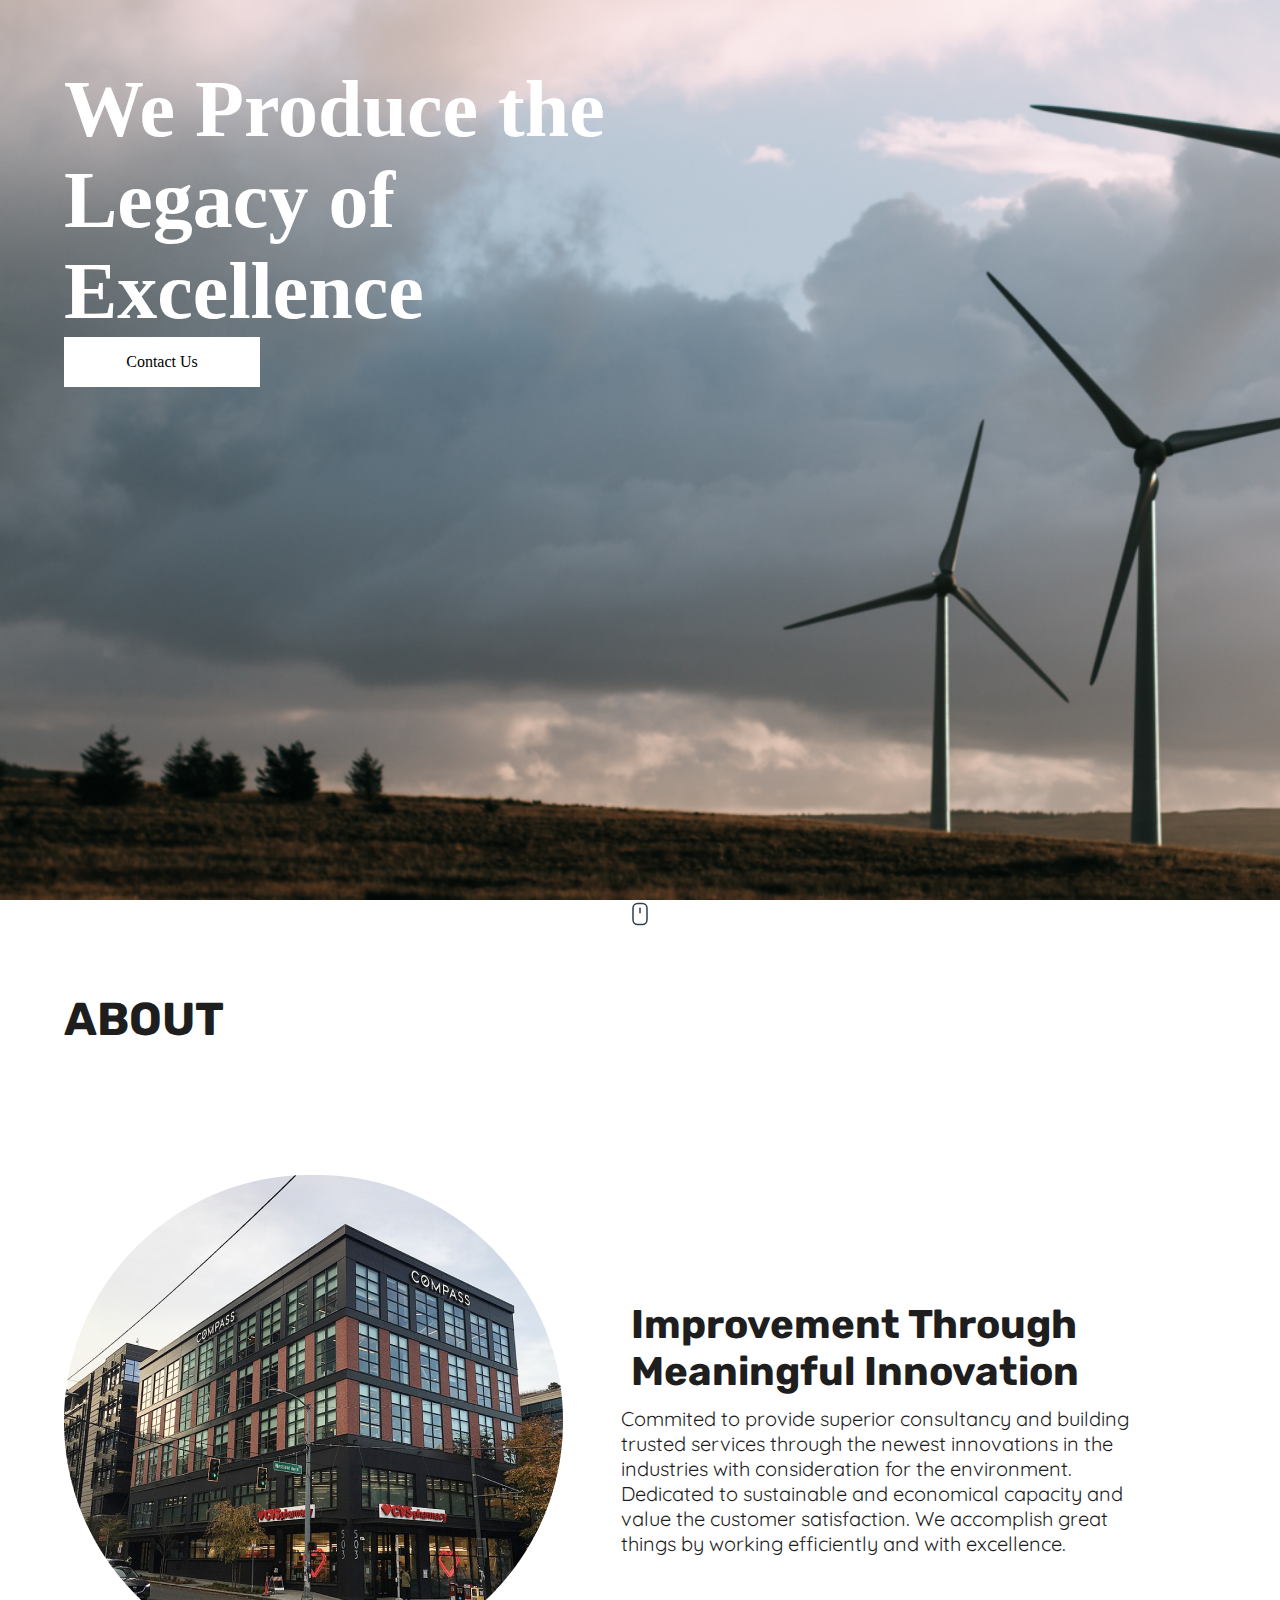
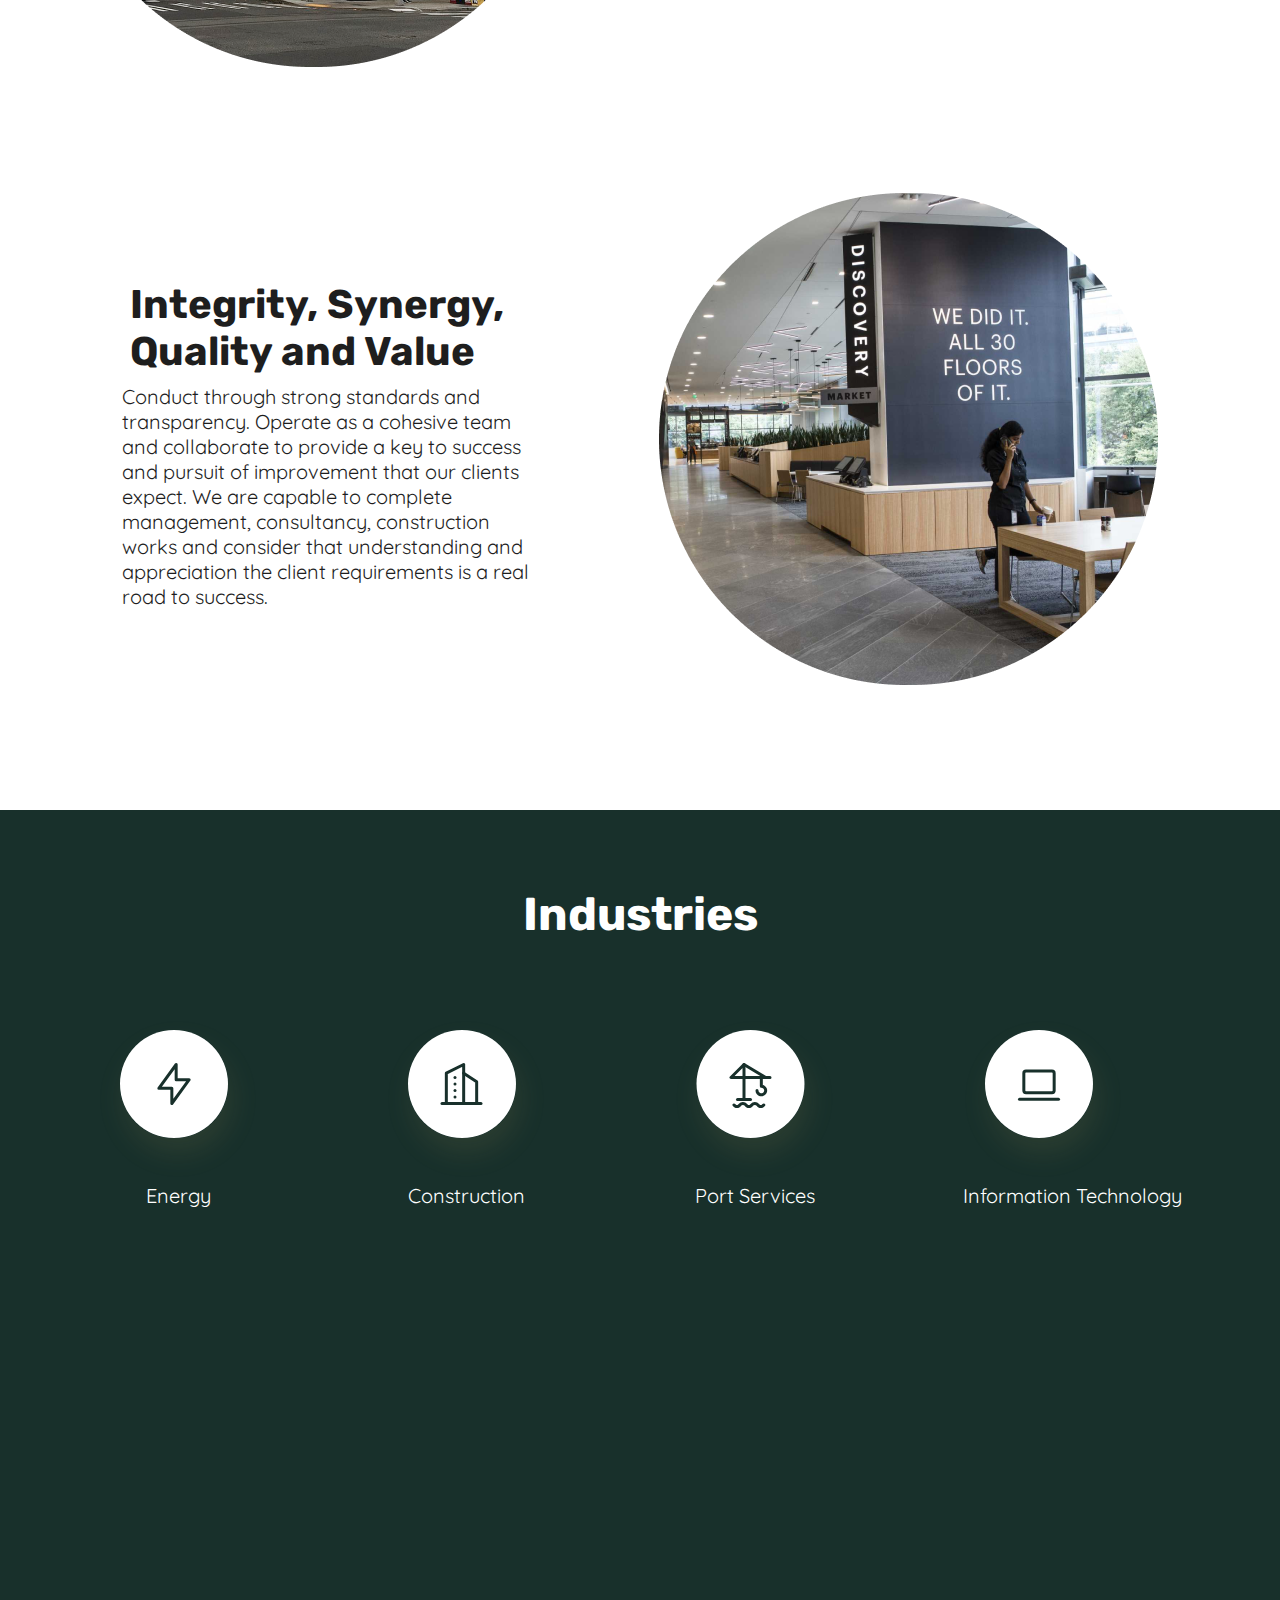
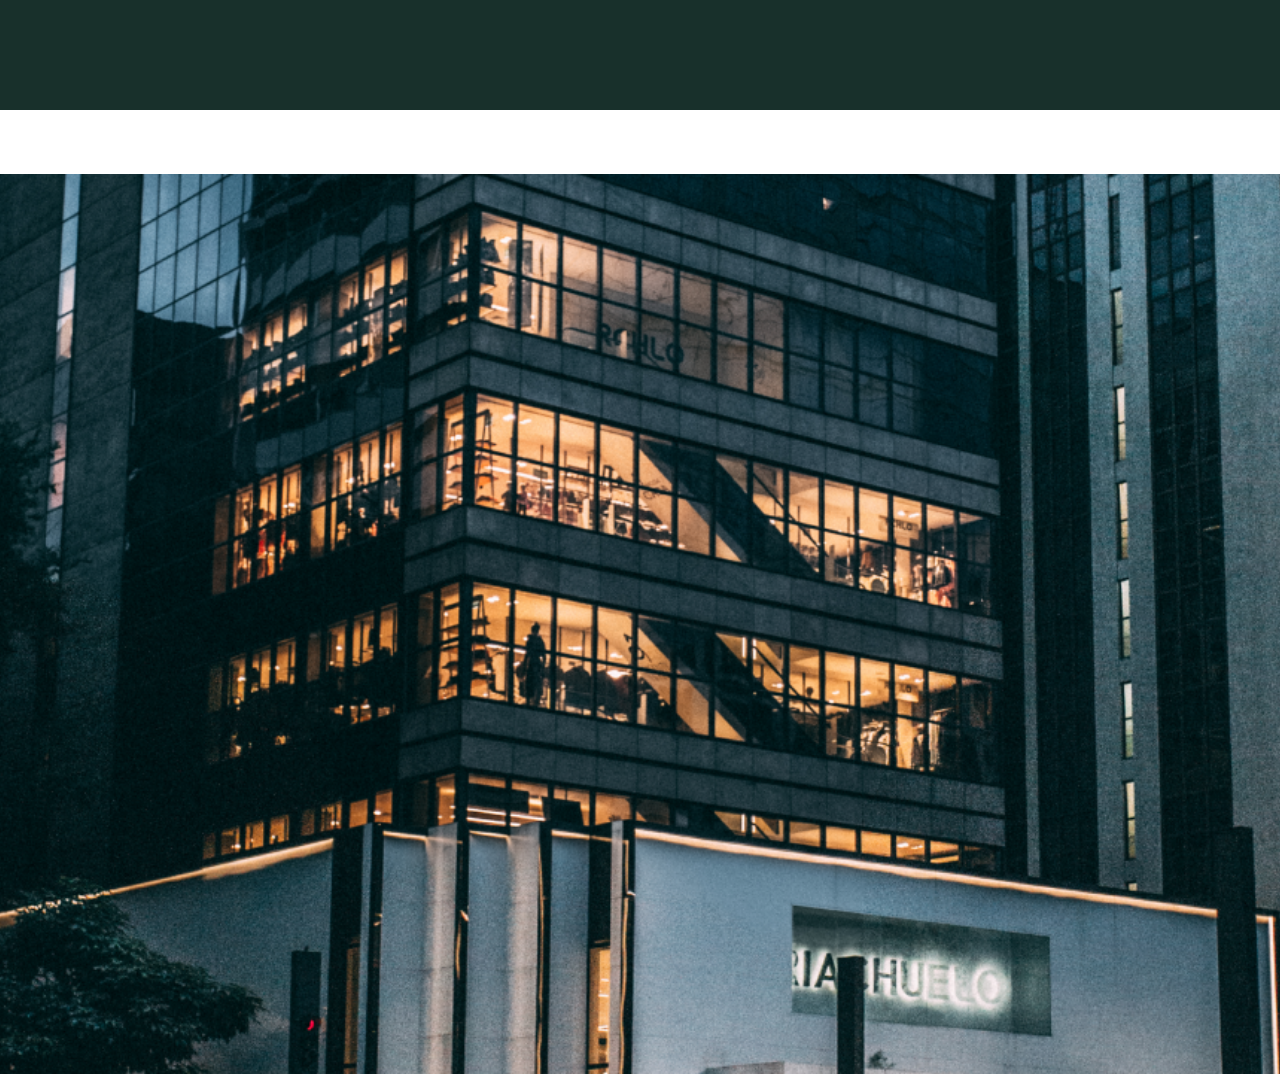
==== commit 9ce55e4b: "maj" ====
--- a/TD1/index.html
+++ b/TD1/index.html
@@ -12,7 +12,19 @@
         <a href="" class="button">Contact Us</a>
     </div>
     <div id="card">
-
+        <div id="mousse">
+            <svg class="card__svg_souris" width="28" height="28" viewBox="0 0 28 28" fill="none" xmlns="http://www.w3.org/2000/svg">
+                <g id="Frame" clip-path="url(#clip0_203_223)">
+                <path id="Vector" d="M16.3333 3.5H11.6667C9.08934 3.5 7 5.58934 7 8.16667V19.8333C7 22.4107 9.08934 24.5 11.6667 24.5H16.3333C18.9107 24.5 21 22.4107 21 19.8333V8.16667C21 5.58934 18.9107 3.5 16.3333 3.5Z" stroke="#2C3E50" stroke-width="1.5" stroke-linecap="round" stroke-linejoin="round"/>
+                <path id="Vector_2" d="M14 8.16675V12.8334" stroke="#2C3E50" stroke-width="1.5" stroke-linecap="round" stroke-linejoin="round"/>
+                </g>
+                <defs>
+                <clipPath id="clip0_203_223">
+                <rect width="28" height="28" fill="white"/>
+                </clipPath>
+                </defs>
+            </svg>
+        </div>
         <h2 class="card__heading">About</h2>
 
         <div class="card__content">
@@ -173,9 +185,6 @@
         <img src="image/Rectangle12.png" alt="iframe youtube">
     </div>
     </div>
-    <div class="scroll-container">
-        <a href="#top">Scroll To Top</a>
-     </div>
      
 </body>
 </html>--- a/TD1/style.css
+++ b/TD1/style.css
@@ -39,6 +39,10 @@
 
 #card {
   height: 100vh;
+}
+#card #mousse {
+  display: flex;
+  justify-content: center;
 }
 #card p {
   font-family: Quicksand;
@@ -115,19 +119,4 @@
   display: flex;
   justify-content: center;
   margin: 5%;
-}
-
-.scroll-container .scroll-container:before {
-  content: "";
-  display: block;
-  height: 100vh;
-  pointer-events: none;
-}
-.scroll-container .scroll-container a {
-  position: sticky;
-  cursor: pointer;
-  font-size: 20px;
-}
-.scroll-container .scroll-container a:hover {
-  color: #fff;
 }/*# sourceMappingURL=style.css.map */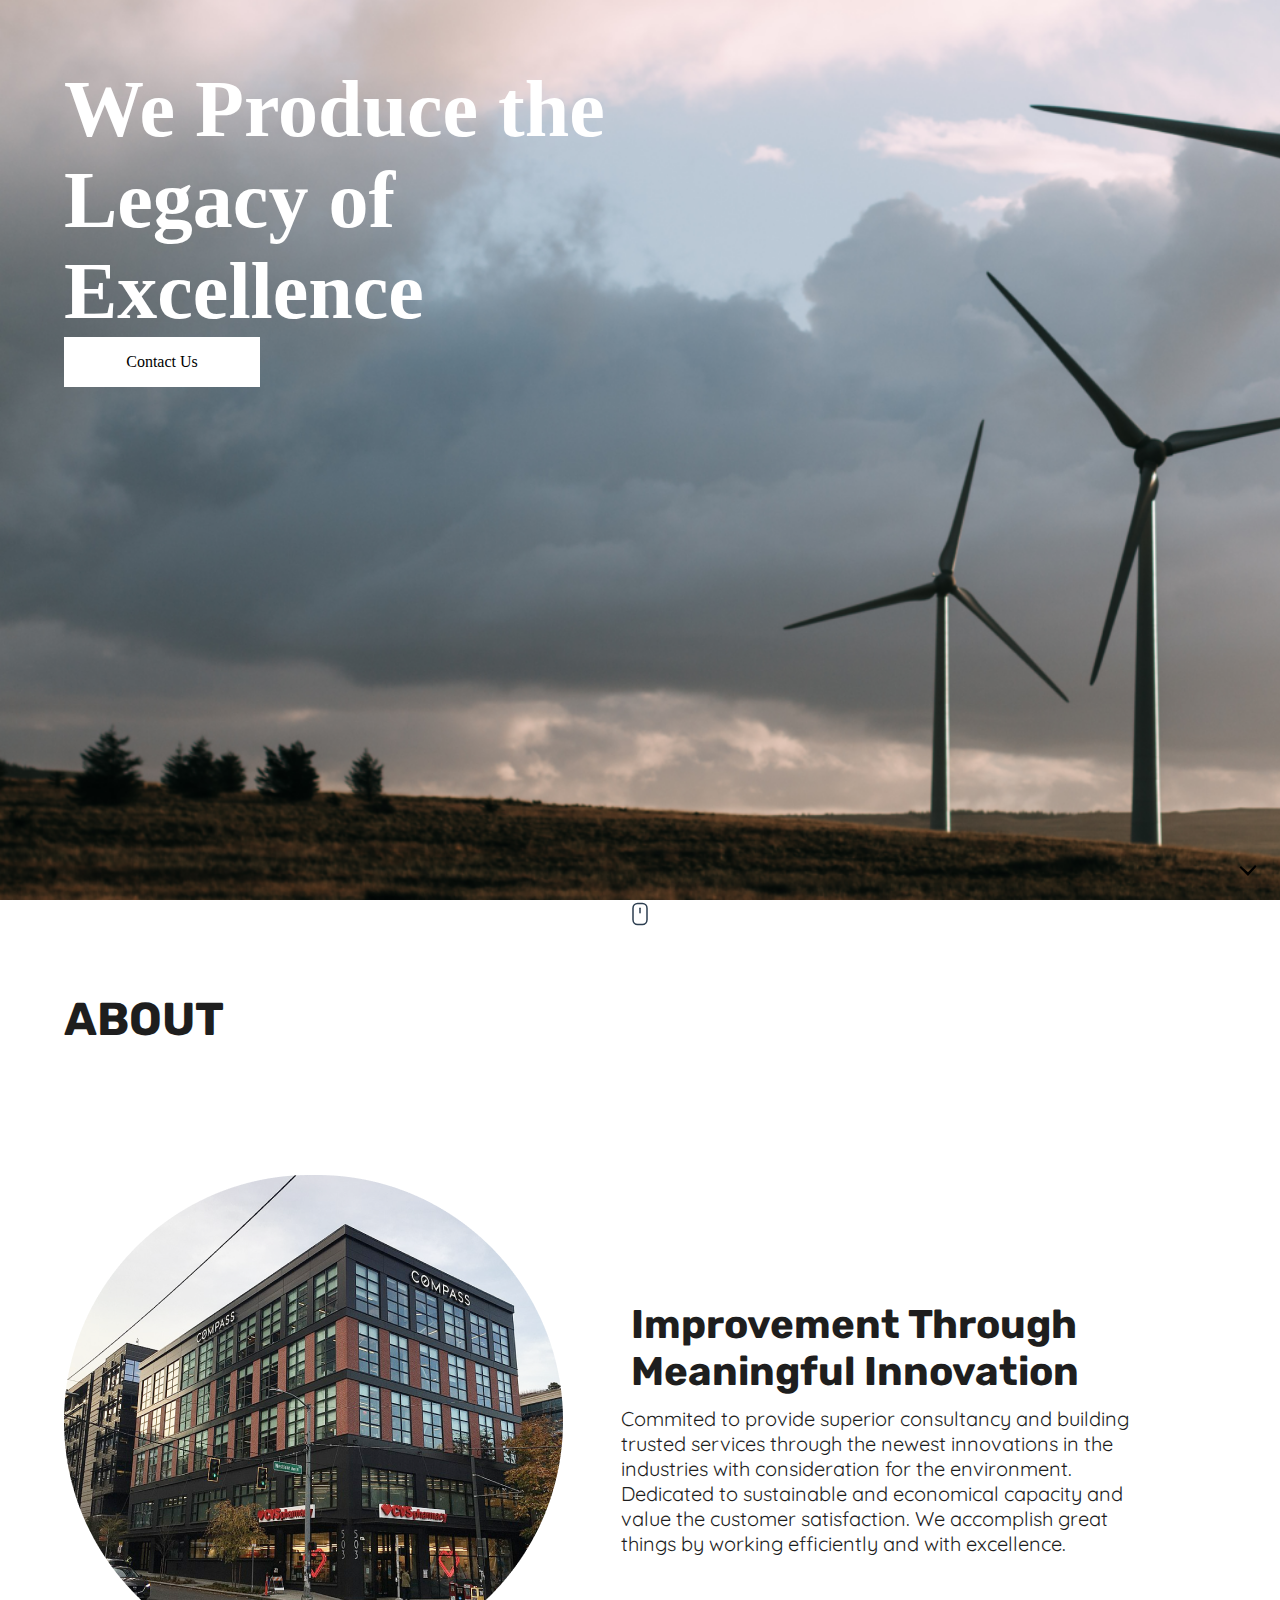
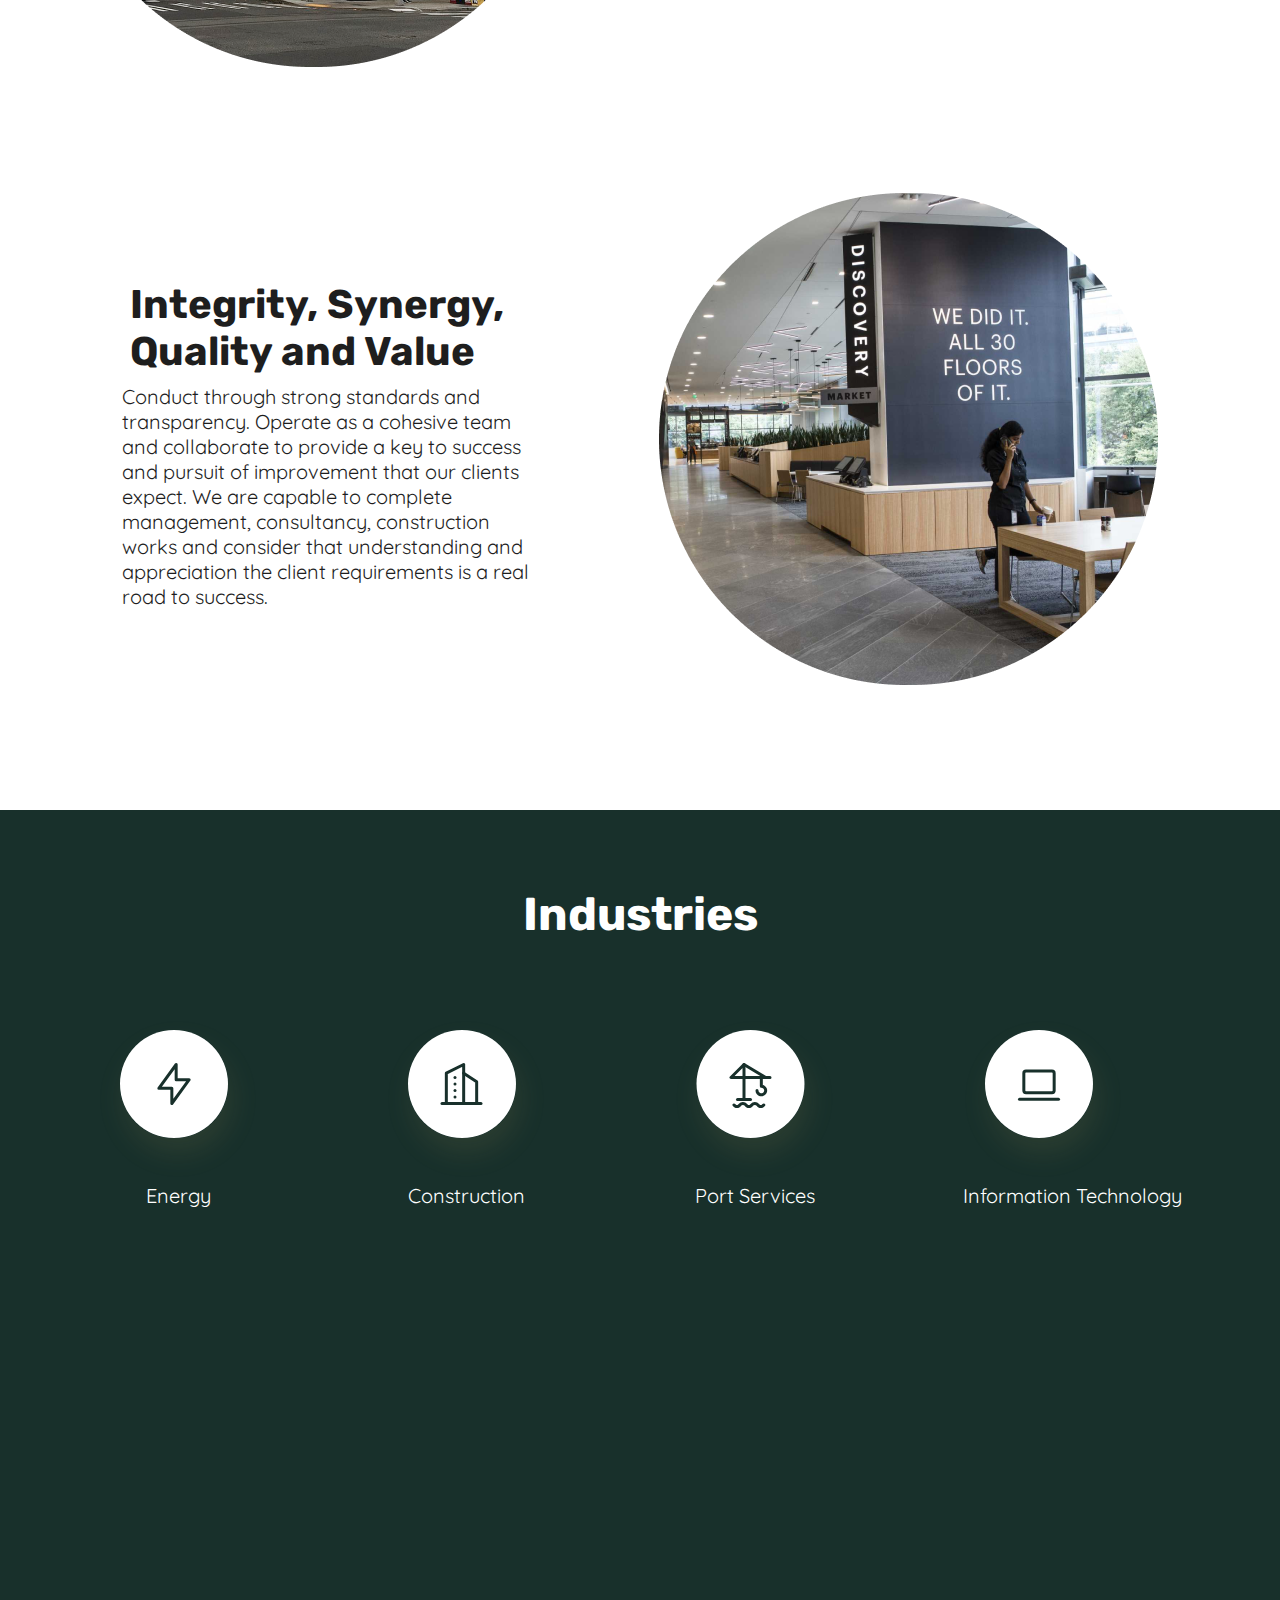
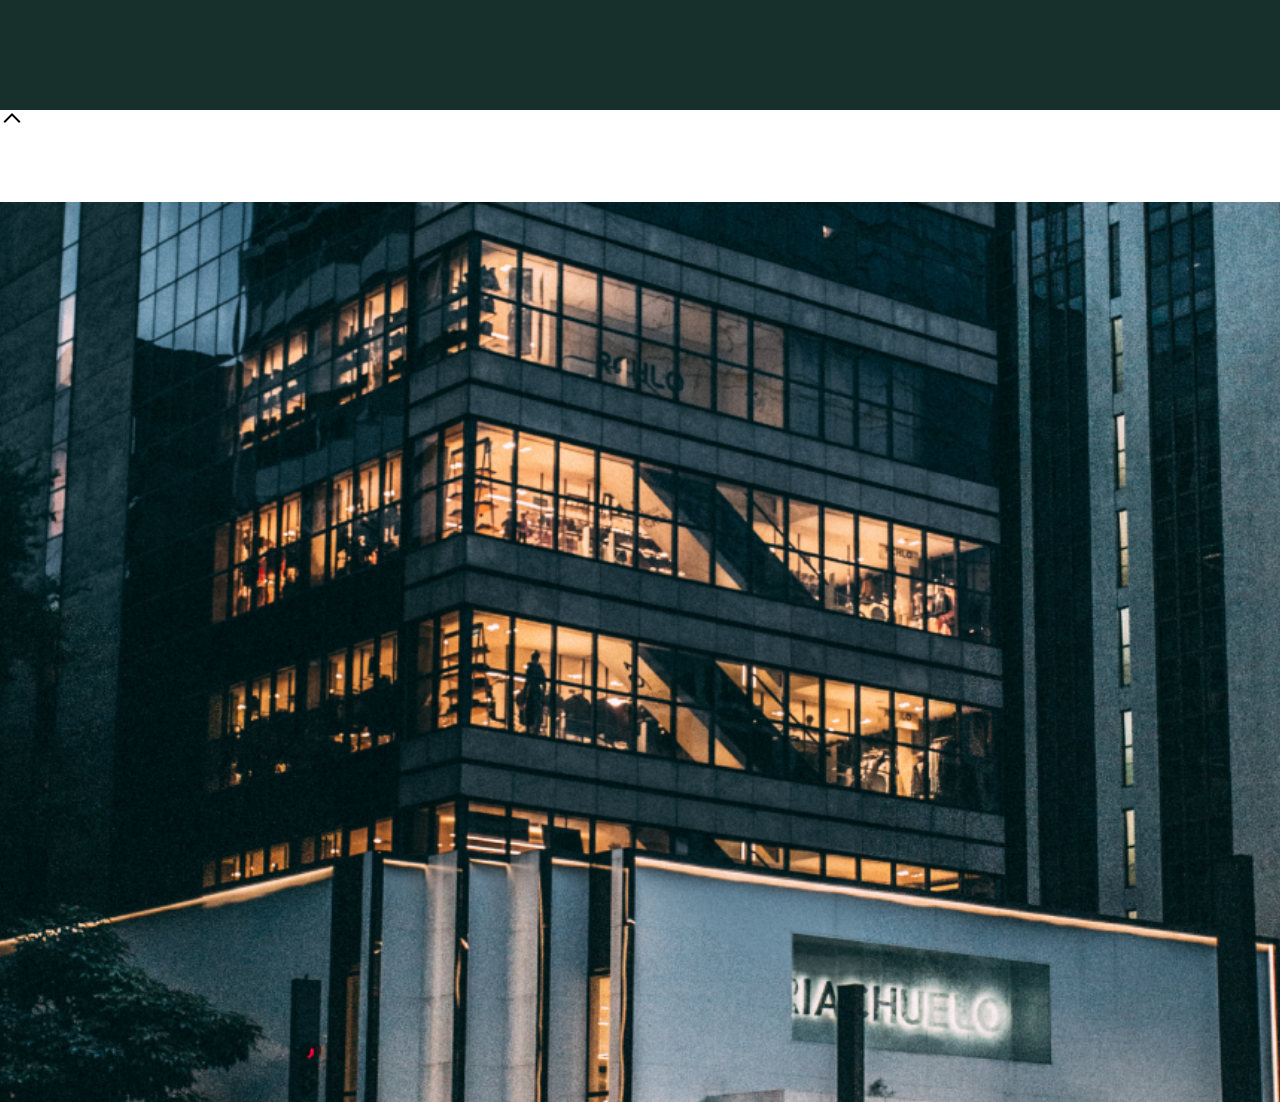
==== commit 4ce13635: "maj" ====
--- a/TD1/index.html
+++ b/TD1/index.html
@@ -6,10 +6,11 @@
     <link rel="stylesheet" href="style.css">
     <title>TD1</title>
 </head>
-<body>
+<body>    </div><div id="top"></div>
+
     <div id="b-page-header">
         <h1 class="b-page-header__heading">We Produce the<br> Legacy of<br> Excellence</h1>
-        <a href="" class="button">Contact Us</a>
+        <a href="" title="Contactez nous" class="button">Contact Us</a>
     </div>
     <div id="card">
         <div id="mousse">
@@ -38,7 +39,15 @@
                 </p>
             </div>
         </div>
-   
+        <div class="arrow-container">
+            <a href="#bottom" class="scroll-arrow">
+                <svg xmlns="http://www.w3.org/2000/svg" viewBox="0 0 24 24" width="24" height="24">
+                    <path d="M12 24l-8.485-8.485 1.414-1.414L12 20.172l7.071-7.071 1.414 1.414L12 24z"/>
+                </svg>                
+            </a>
+        </div>
+    
+
         <div class="card__content">
             <div class="card__featured">
                 <h3  class="card__featured-heading">Integrity, Synergy, Quality and Value</h3>
@@ -180,11 +189,41 @@
             </div>
         </div>
     </div>
-
+    <div id="bottom"></div>
+    
+    <script>
+        // Smooth scroll to the bottom
+        const scrollArrow = document.querySelector('.scroll-arrow');
+        scrollArrow.addEventListener('click', (e) => {
+            e.preventDefault();
+            const targetId = scrollArrow.getAttribute('href').substring(1);
+            const targetElement = document.getElementById(targetId);
+            targetElement.scrollIntoView({ behavior: 'smooth' });
+        });
+    </script>
+       <div class="arrow_top">
+        <a href="#top" class="scroll-arrow">
+            <svg xmlns="http://www.w3.org/2000/svg" viewBox="0 0 24 24" width="24" height="24">
+                <path d="M12 3l-8.485 8.485 1.414 1.414L12 5.828l7.071 7.071 1.414-1.414L12 3z"/>
+            </svg>
+            
+        </a>
+
+    <script>
+        // Smooth scroll to the top
+        const arrow_top = document.querySelector('.arrow_top');
+        scrollArrow.addEventListener('click', (e) => {
+            e.preventDefault();
+            const targetId = scrollArrow.getAttribute('href').substring(1);
+            const targetElement = document.getElementById(targetId);
+            targetElement.scrollIntoView({ behavior: 'smooth' });
+        });
+    </script>
     <div id="card2">
         <img src="image/Rectangle12.png" alt="iframe youtube">
     </div>
     </div>
-     
+         
+
 </body>
 </html>--- a/TD1/style.css
+++ b/TD1/style.css
@@ -1,3 +1,4 @@
+@charset "UTF-8";
 @import url("https://fonts.googleapis.com/css2?family=Lato&family=Mochiy+Pop+One&family=Rubik&display=swap");
 @import url("https://fonts.googleapis.com/css2?family=Quicksand&display=swap");
 * {
@@ -7,7 +8,7 @@
 }
 
 body {
-  position: relative;
+  height: 100%;
 }
 
 #b-page-header {
@@ -119,4 +120,36 @@
   display: flex;
   justify-content: center;
   margin: 5%;
+}
+
+.arrow-container {
+  position: fixed;
+  bottom: 20px;
+  right: 20px;
+}
+.arrow-container .arrow {
+  width: 40px;
+  height: 40px;
+  fill: #000; /* Couleur de la flèche */
+  cursor: pointer;
+  transition: transform 0.3s ease-in-out;
+}
+.arrow-container .arrow:hover {
+  transform: translateY(5px);
+}
+
+.arrow-container {
+  position: fixed;
+  bottom: 20px;
+  right: 20px;
+}
+.arrow-container .arrow {
+  width: 40px;
+  height: 40px;
+  fill: #000; /* Couleur de la flèche */
+  cursor: pointer;
+  transition: transform 0.3s ease-in-out;
+}
+.arrow-container .arrow:hover {
+  transform: translateY(5px);
 }/*# sourceMappingURL=style.css.map */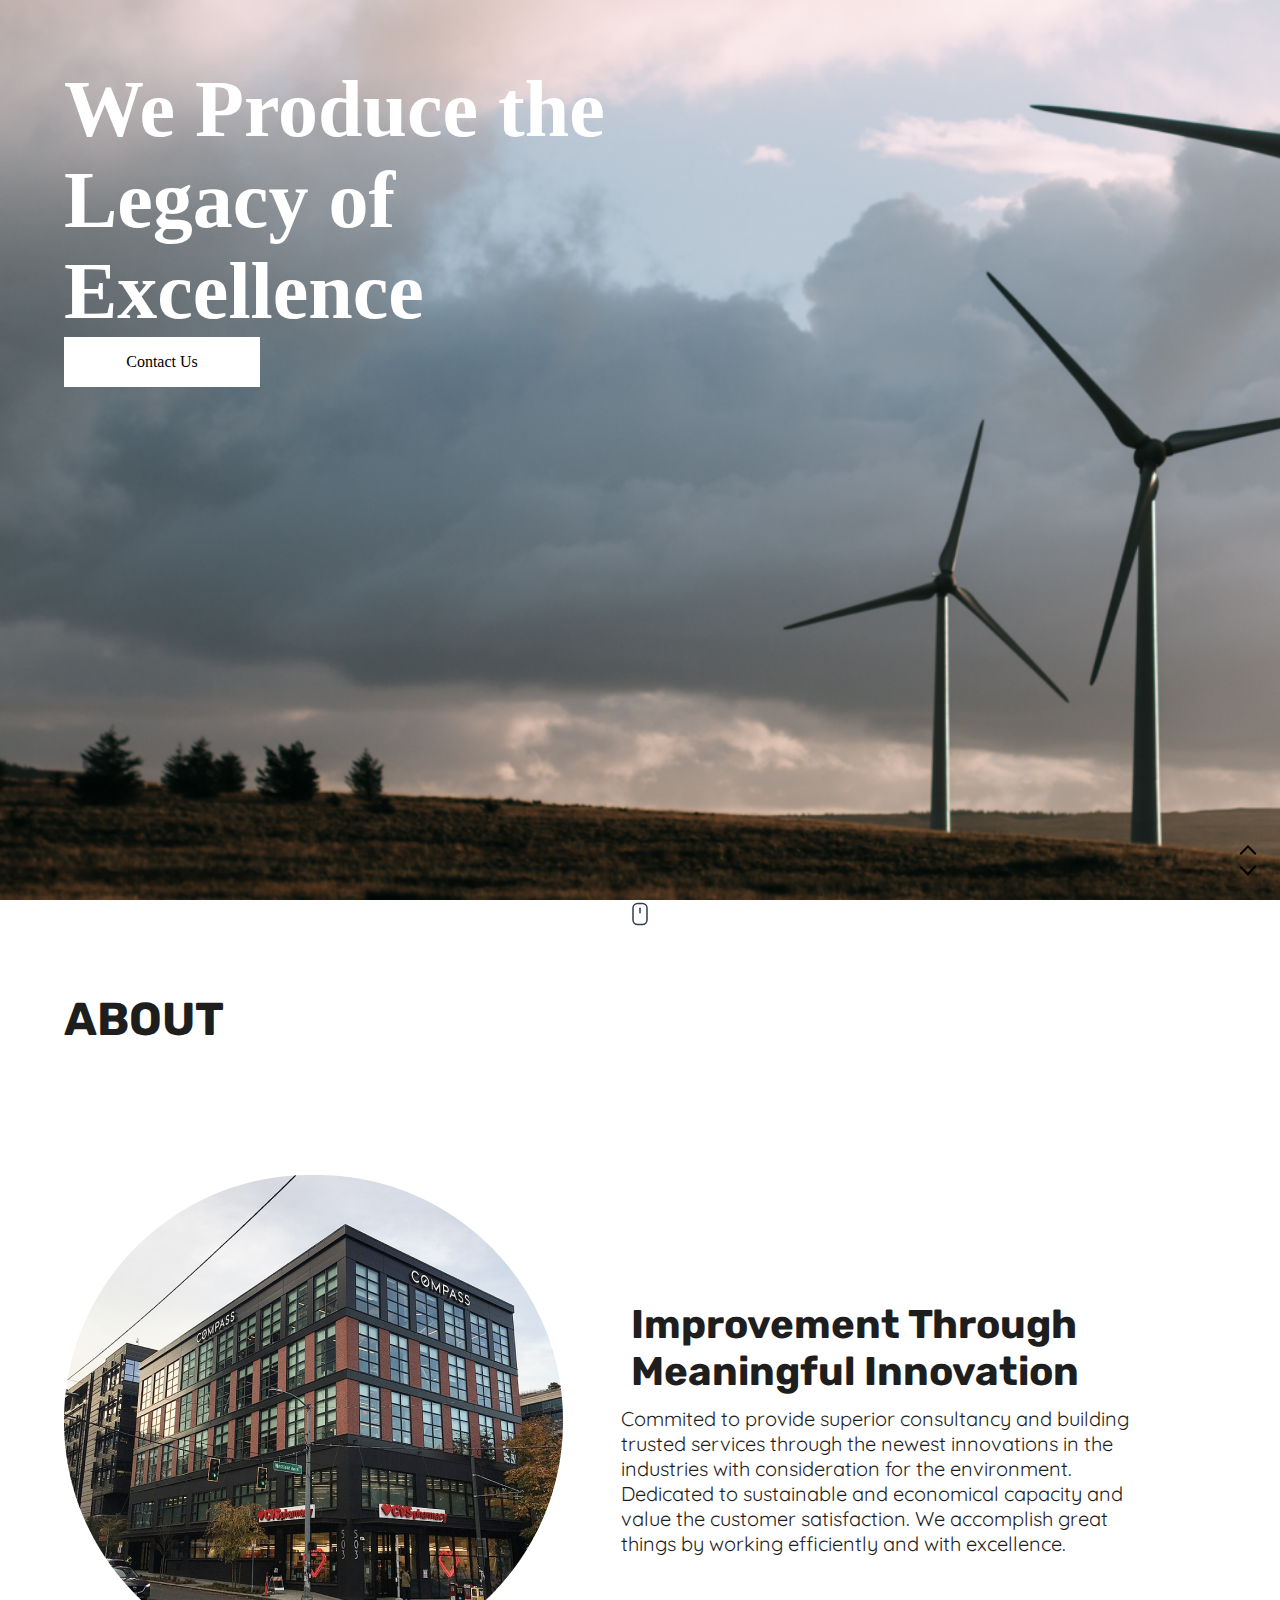
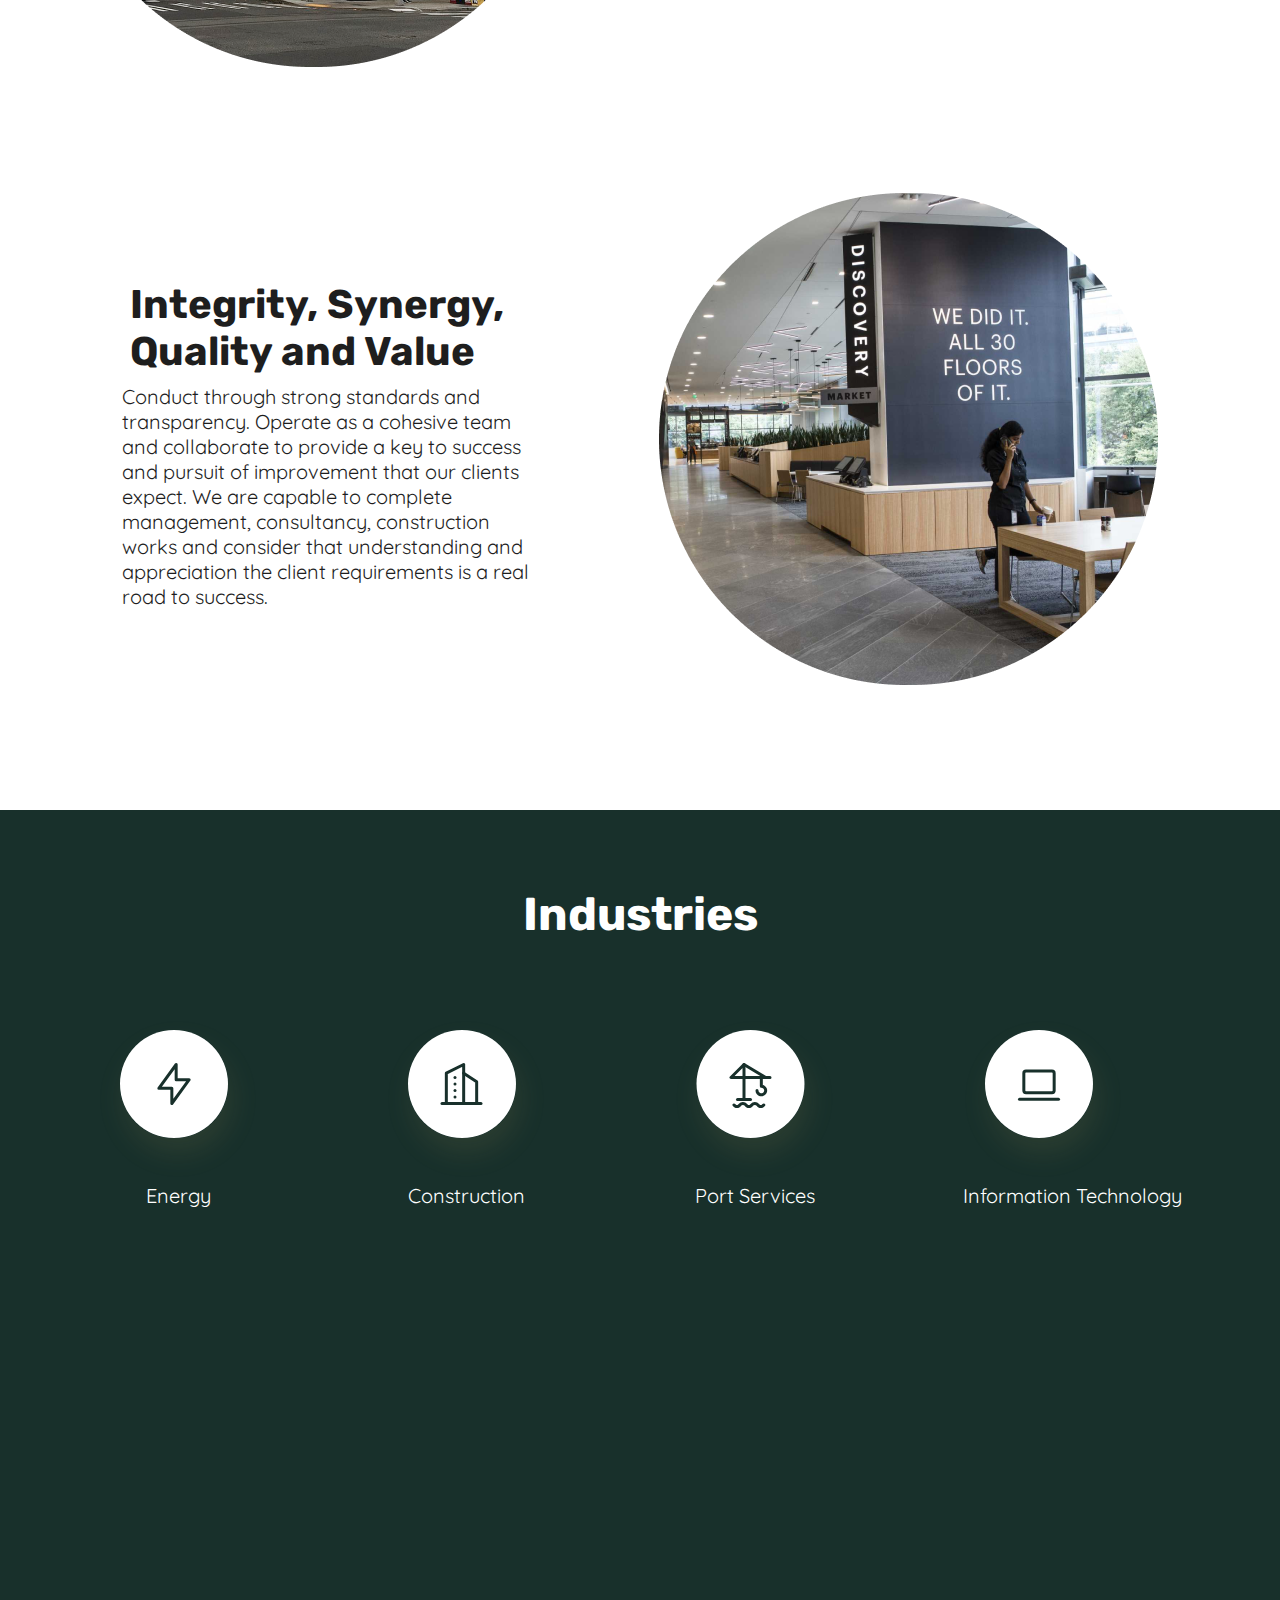
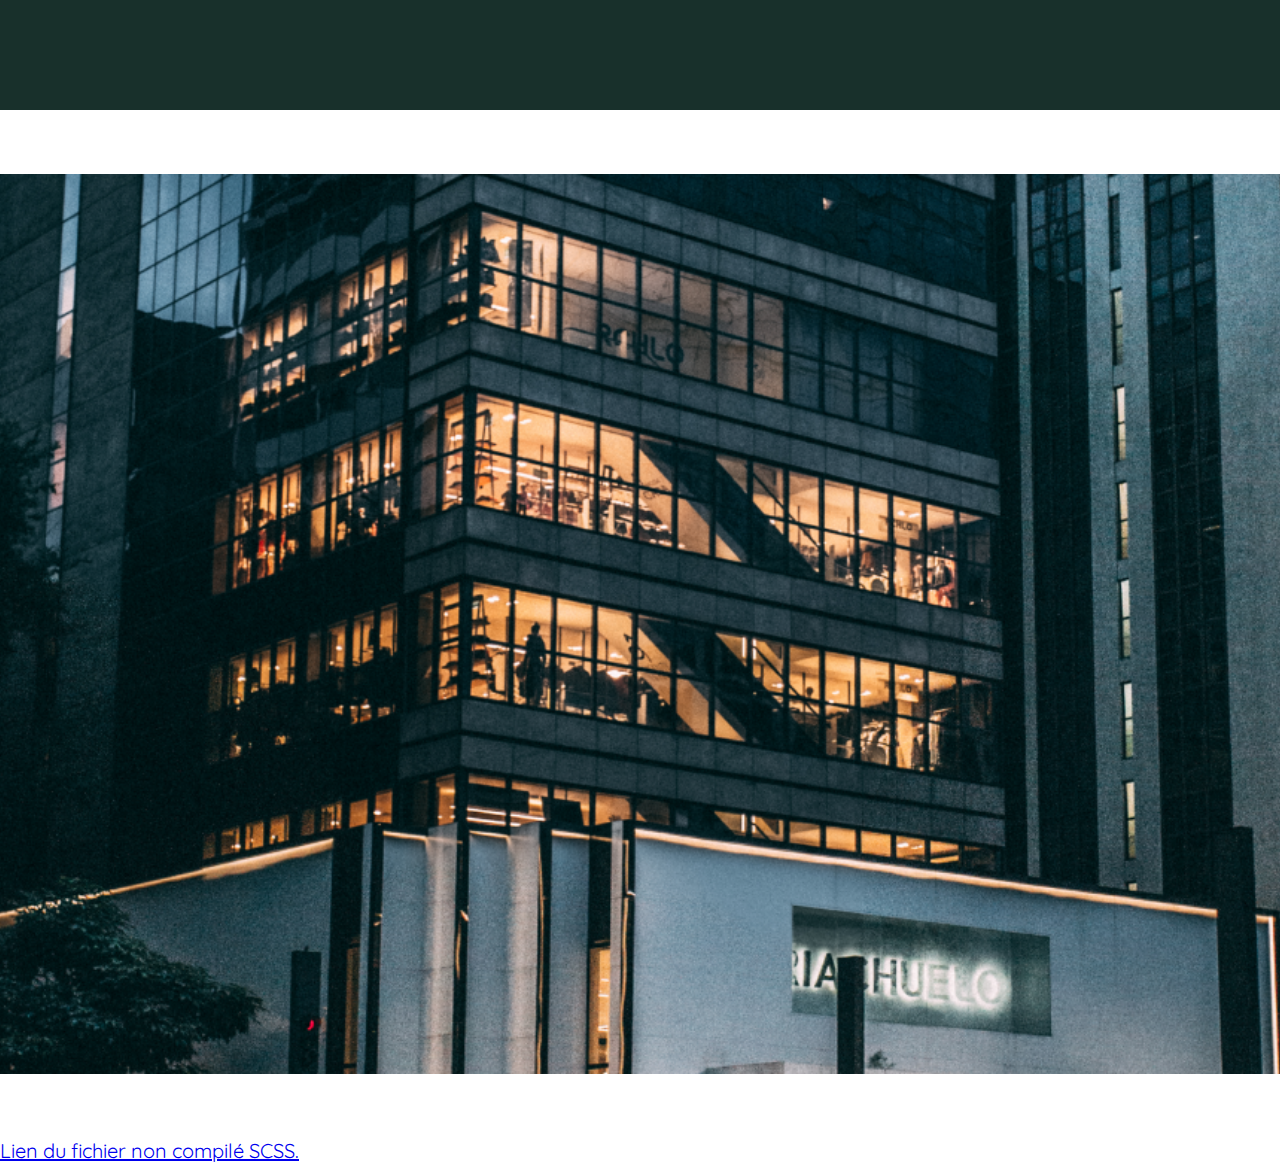
==== commit 5c4629af: "Tiy sstories" ====
--- a/TD1/index.html
+++ b/TD1/index.html
@@ -6,9 +6,11 @@
     <link rel="stylesheet" href="style.css">
     <title>TD1</title>
 </head>
-<body>    </div><div id="top"></div>
-
+<body>    
+
+    <div id="top"></div>
     <div id="b-page-header">
+        
         <h1 class="b-page-header__heading">We Produce the<br> Legacy of<br> Excellence</h1>
         <a href="" title="Contactez nous" class="button">Contact Us</a>
     </div>
@@ -56,13 +58,14 @@
                     We are capable to complete management, consultancy, construction works and consider that understanding
                     and appreciation the client requirements is a real road to success.
                 </p>
-        </div>
+         </div>
         <div class="card__content">
             <div class="about_image">
                 <img src="image/Rectangle6-1.png" alt="Integrity, Synergy, Quality and Value">
             </div>
         </div>
     </div>
+    
 
     <div id="carousel">
         <h4 class="carousel__heading">Industries</h4>
@@ -189,7 +192,7 @@
             </div>
         </div>
     </div>
-    <div id="bottom"></div>
+    
     
     <script>
         // Smooth scroll to the bottom
@@ -200,17 +203,16 @@
             const targetElement = document.getElementById(targetId);
             targetElement.scrollIntoView({ behavior: 'smooth' });
         });
-    </script>
-       <div class="arrow_top">
-        <a href="#top" class="scroll-arrow">
-            <svg xmlns="http://www.w3.org/2000/svg" viewBox="0 0 24 24" width="24" height="24">
-                <path d="M12 3l-8.485 8.485 1.414 1.414L12 5.828l7.071 7.071 1.414-1.414L12 3z"/>
-            </svg>
-            
-        </a>
-
-    <script>
-        // Smooth scroll to the top
+        </script>
+        <div class="arrow_top">
+            <a href="#top" class="scroll-arrow">
+                <svg xmlns="http://www.w3.org/2000/svg" viewBox="0 0 24 24" width="24" height="24">
+                    <path d="M12 3l-8.485 8.485 1.414 1.414L12 5.828l7.071 7.071 1.414-1.414L12 3z"/>
+                </svg>    
+            </a>
+        </div>
+
+        <script>
         const arrow_top = document.querySelector('.arrow_top');
         scrollArrow.addEventListener('click', (e) => {
             e.preventDefault();
@@ -218,12 +220,14 @@
             const targetElement = document.getElementById(targetId);
             targetElement.scrollIntoView({ behavior: 'smooth' });
         });
-    </script>
+        </script>
     <div id="card2">
         <img src="image/Rectangle12.png" alt="iframe youtube">
     </div>
-    </div>
-         
-
+    <p><a href="/TD1/style.scss">Lien du fichier non compilé SCSS.</a></p>
+
+</div>
+
+     <div id="bottom"></div>
 </body>
 </html>--- a/TD1/style.css
+++ b/TD1/style.css
@@ -138,18 +138,18 @@
   transform: translateY(5px);
 }
 
-.arrow-container {
+.arrow_top {
   position: fixed;
-  bottom: 20px;
+  bottom: 30px;
   right: 20px;
 }
-.arrow-container .arrow {
+.arrow_top .arrow {
   width: 40px;
   height: 40px;
   fill: #000; /* Couleur de la flèche */
   cursor: pointer;
   transition: transform 0.3s ease-in-out;
 }
-.arrow-container .arrow:hover {
+.arrow_top .arrow:hover {
   transform: translateY(5px);
 }/*# sourceMappingURL=style.css.map */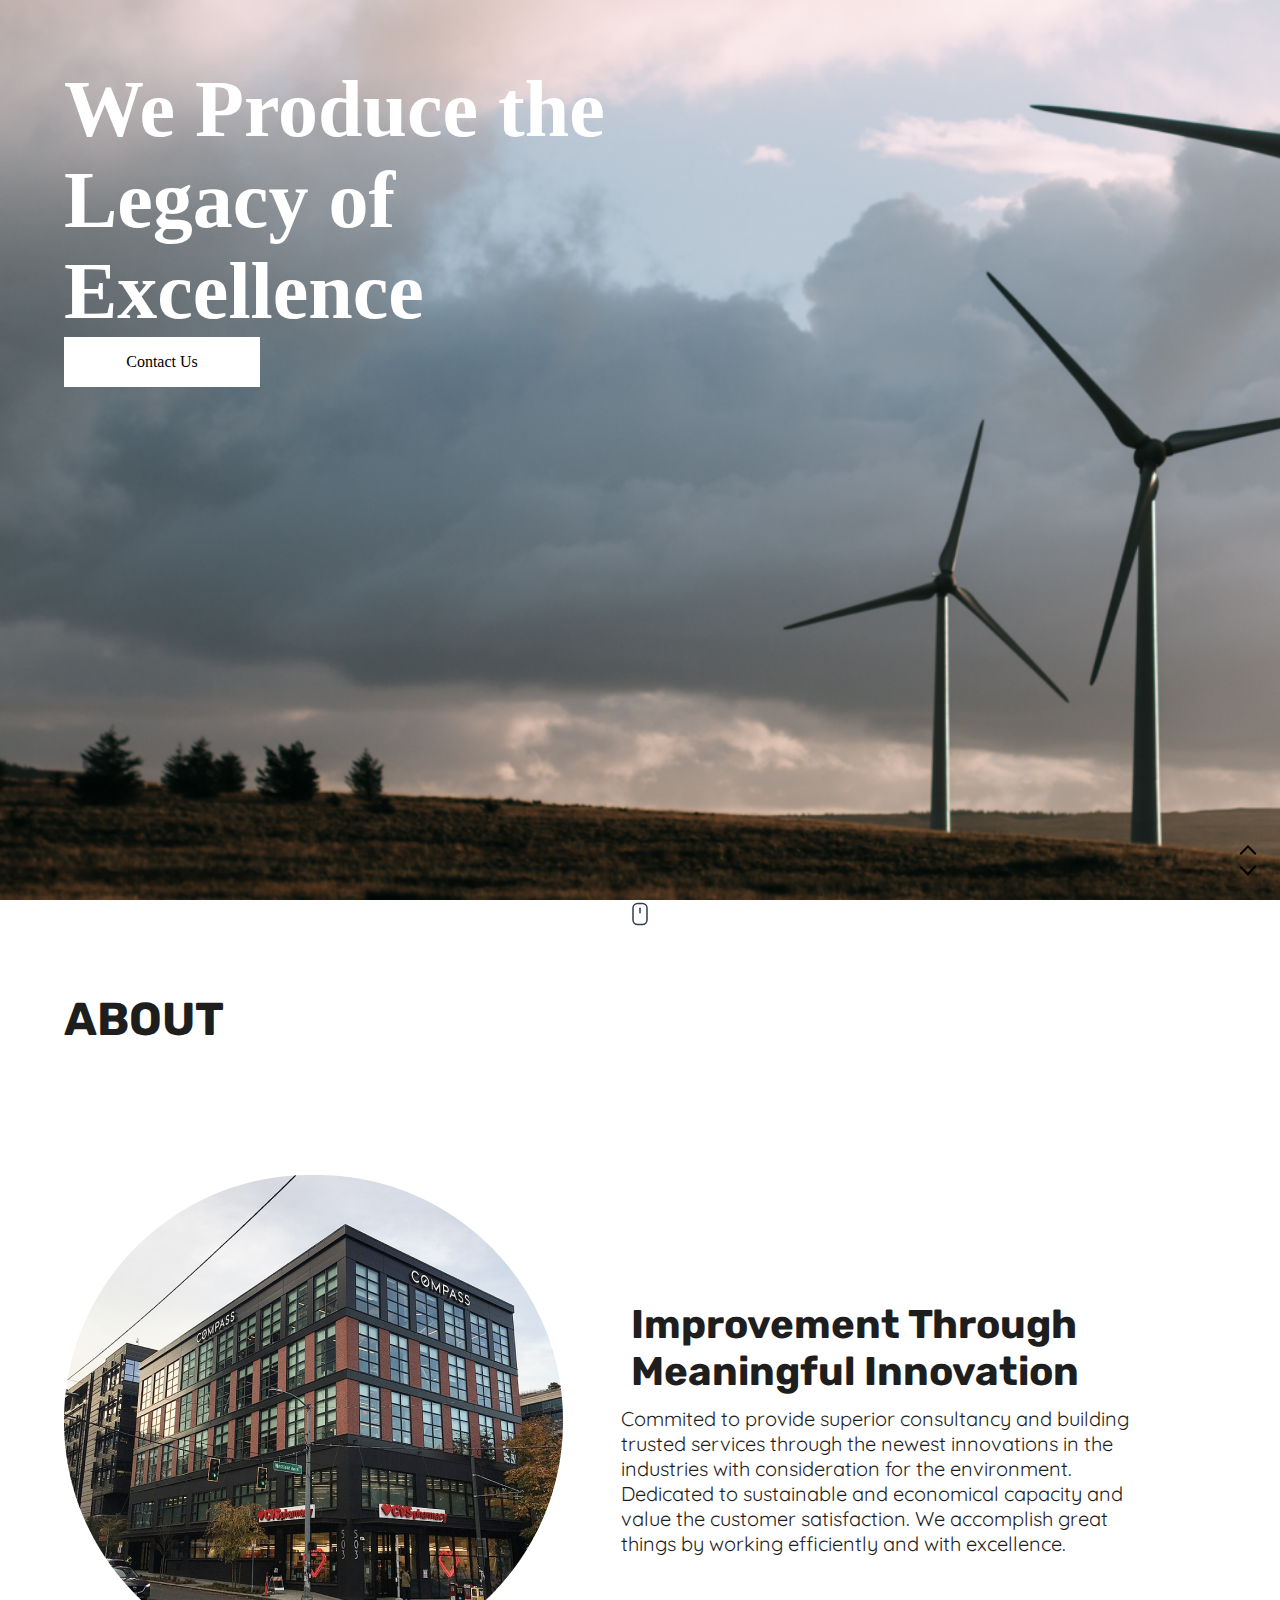
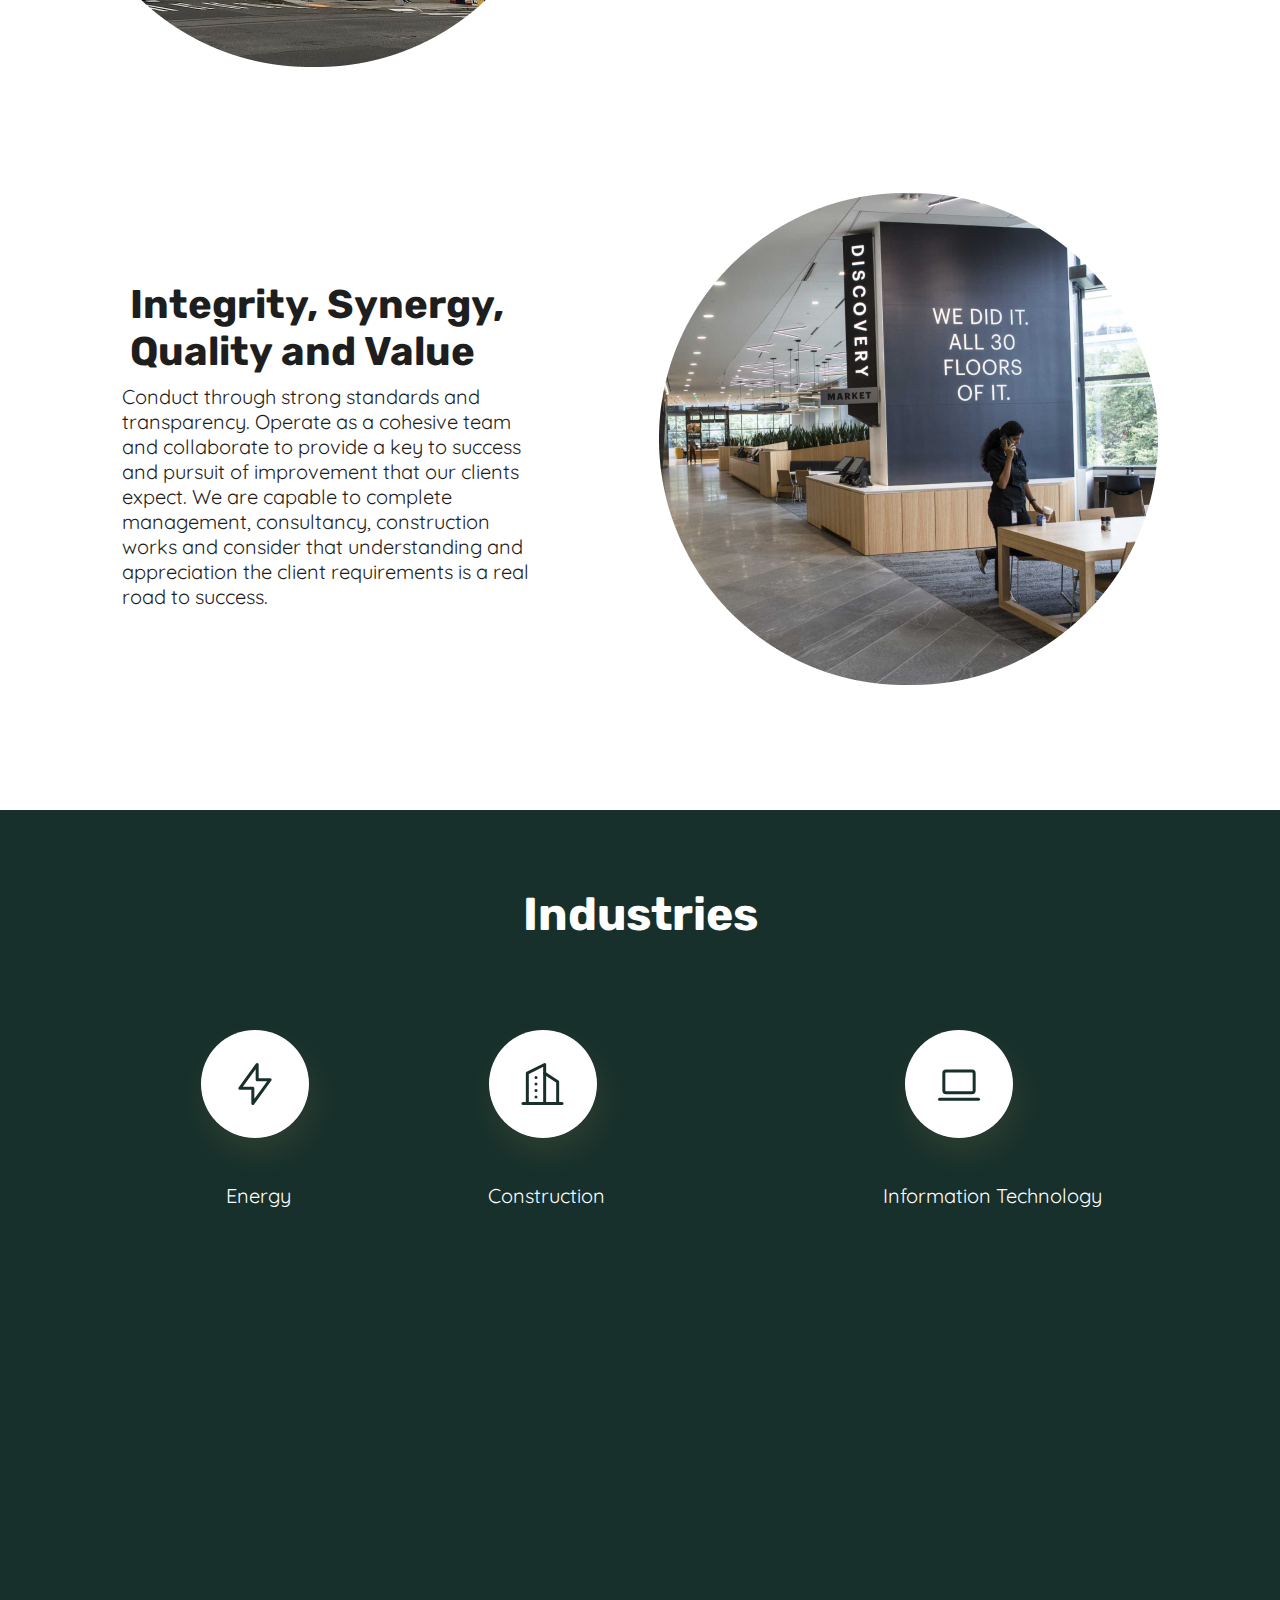
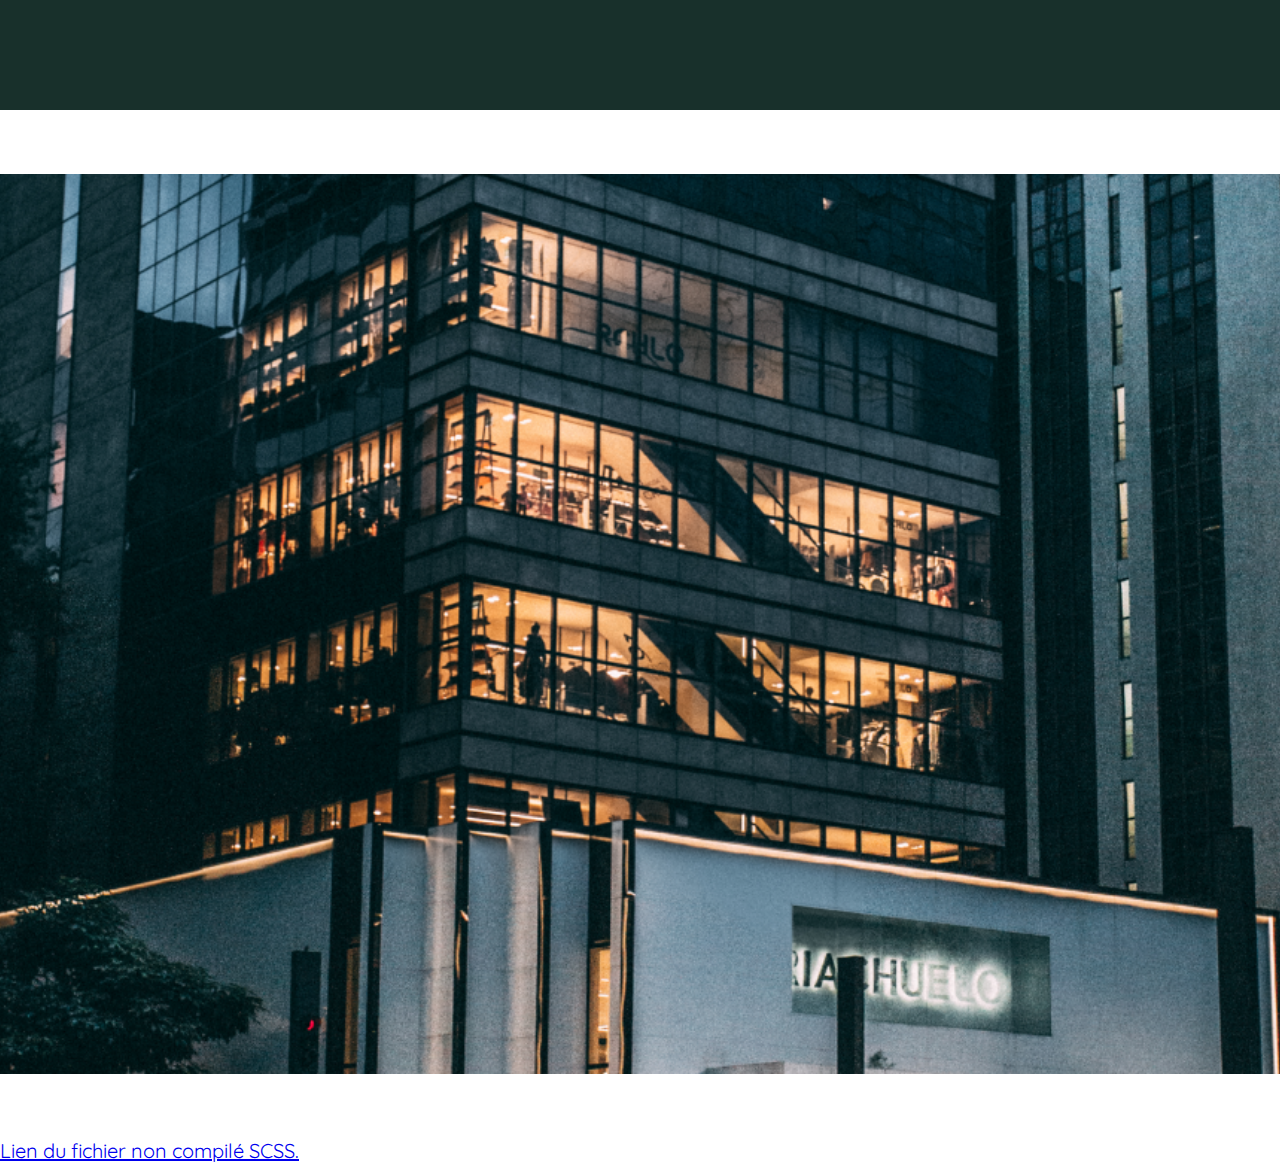
==== commit cc4ef164: "WR312" ====
--- a/TD1/index.html
+++ b/TD1/index.html
@@ -129,39 +129,7 @@
                 <p>Construction</p>
             </div>
 
-            <div class="carousel--svg--feature"><svg class="rotate-on-hover" width="161" height="160" viewBox="0 0 161 160" fill="none" xmlns="http://www.w3.org/2000/svg">
-                <g filter="url(#filter0_d_203_182)">
-                <circle cx="76.5" cy="65" r="54" fill="white"/>
-                </g>
-                <g clip-path="url(#clip0_203_182)">
-                <path d="M63.5 80.4375H76.5" stroke="#18302B" stroke-width="3" stroke-linecap="round" stroke-linejoin="round"/>
-                <path d="M70 80.0312V45.5L57 58.5H96" stroke="#18302B" stroke-width="3" stroke-linecap="round" stroke-linejoin="round"/>
-                <path d="M70 45.5L91.6667 58.5" stroke="#18302B" stroke-width="3" stroke-linecap="round" stroke-linejoin="round"/>
-                <path d="M87.3333 58.5V67.1667C88.1904 67.1667 89.0282 67.4208 89.7408 67.897C90.4534 68.3731 91.0088 69.0499 91.3368 69.8417C91.6648 70.6335 91.7506 71.5048 91.5834 72.3454C91.4162 73.186 91.0035 73.9581 90.3975 74.5641C89.7914 75.1702 89.0193 75.5829 88.1787 75.7501C87.3381 75.9173 86.4669 75.8315 85.675 75.5035C84.8832 75.1755 84.2065 74.6201 83.7303 73.9075C83.2541 73.1949 83 72.3571 83 71.5" stroke="#18302B" stroke-width="3" stroke-linecap="round" stroke-linejoin="round"/>
-                <g clip-path="url(#clip1_203_182)">
-                <path d="M59.979 85.9904C60.3174 86.4618 60.7655 86.8438 61.2845 87.1033C61.8036 87.3628 62.378 87.4921 62.9582 87.48C63.5384 87.4921 64.1128 87.3628 64.6318 87.1033C65.1509 86.8438 65.5989 86.4618 65.9373 85.9904C66.2757 85.5189 66.7238 85.1369 67.2428 84.8774C67.7619 84.6179 68.3363 84.4886 68.9165 84.5008C69.4967 84.4886 70.0711 84.6179 70.5902 84.8774C71.1092 85.1369 71.5573 85.5189 71.8957 85.9904C72.2341 86.4618 72.6821 86.8438 73.2012 87.1033C73.7202 87.3628 74.2947 87.4921 74.8748 87.48C75.455 87.4921 76.0294 87.3628 76.5485 87.1033C77.0675 86.8438 77.5156 86.4618 77.854 85.9904C78.1924 85.5189 78.6405 85.1369 79.1595 84.8774C79.6786 84.6179 80.253 84.4886 80.8332 84.5008C81.4134 84.4886 81.9878 84.6179 82.5068 84.8774C83.0259 85.1369 83.4739 85.5189 83.8123 85.9904C84.1507 86.4618 84.5988 86.8438 85.1178 87.1033C85.6369 87.3628 86.2113 87.4921 86.7915 87.48C87.3717 87.4921 87.9461 87.3628 88.4652 87.1033C88.9842 86.8438 89.4323 86.4618 89.7707 85.9904" stroke="#18302B" stroke-width="3" stroke-linecap="round" stroke-linejoin="round"/>
-                </g>
-                </g>
-                <defs>
-                <filter id="filter0_d_203_182" x="0.5" y="0" width="160" height="160" filterUnits="userSpaceOnUse" color-interpolation-filters="sRGB">
-                <feFlood flood-opacity="0" result="BackgroundImageFix"/>
-                <feColorMatrix in="SourceAlpha" type="matrix" values="0 0 0 0 0 0 0 0 0 0 0 0 0 0 0 0 0 0 127 0" result="hardAlpha"/>
-                <feOffset dx="4" dy="15"/>
-                <feGaussianBlur stdDeviation="13"/>
-                <feComposite in2="hardAlpha" operator="out"/>
-                <feColorMatrix type="matrix" values="0 0 0 0 0.686275 0 0 0 0 0.596078 0 0 0 0 0.345098 0 0 0 0.12 0"/>
-                <feBlend mode="normal" in2="BackgroundImageFix" result="effect1_dropShadow_203_182"/>
-                <feBlend mode="normal" in="SourceGraphic" in2="effect1_dropShadow_203_182" result="shape"/>
-                </filter>
-                <clipPath id="clip0_203_182">
-                <rect width="52" height="52" fill="white" transform="translate(50.5 39)"/>
-                </clipPath>
-                <clipPath id="clip1_203_182">
-                <rect width="35.75" height="35.75" fill="white" transform="translate(57 65)"/>
-                </clipPath>
-                </defs>
-                </svg>
-                <p>Port Services</p>
+            <div class="carousel--svg--feature">
             </div>
 
             <div class="carousel--svg--feature"><svg class="rotate-on-hover" width="160" height="160" viewBox="0 0 160 160" fill="none" xmlns="http://www.w3.org/2000/svg">
@@ -224,7 +192,7 @@
     <div id="card2">
         <img src="image/Rectangle12.png" alt="iframe youtube">
     </div>
-    <p><a href="/TD1/style.scss">Lien du fichier non compilé SCSS.</a></p>
+    <p><a href="style.scss">Lien du fichier non compilé SCSS.</a></p>
 
 </div>
 
